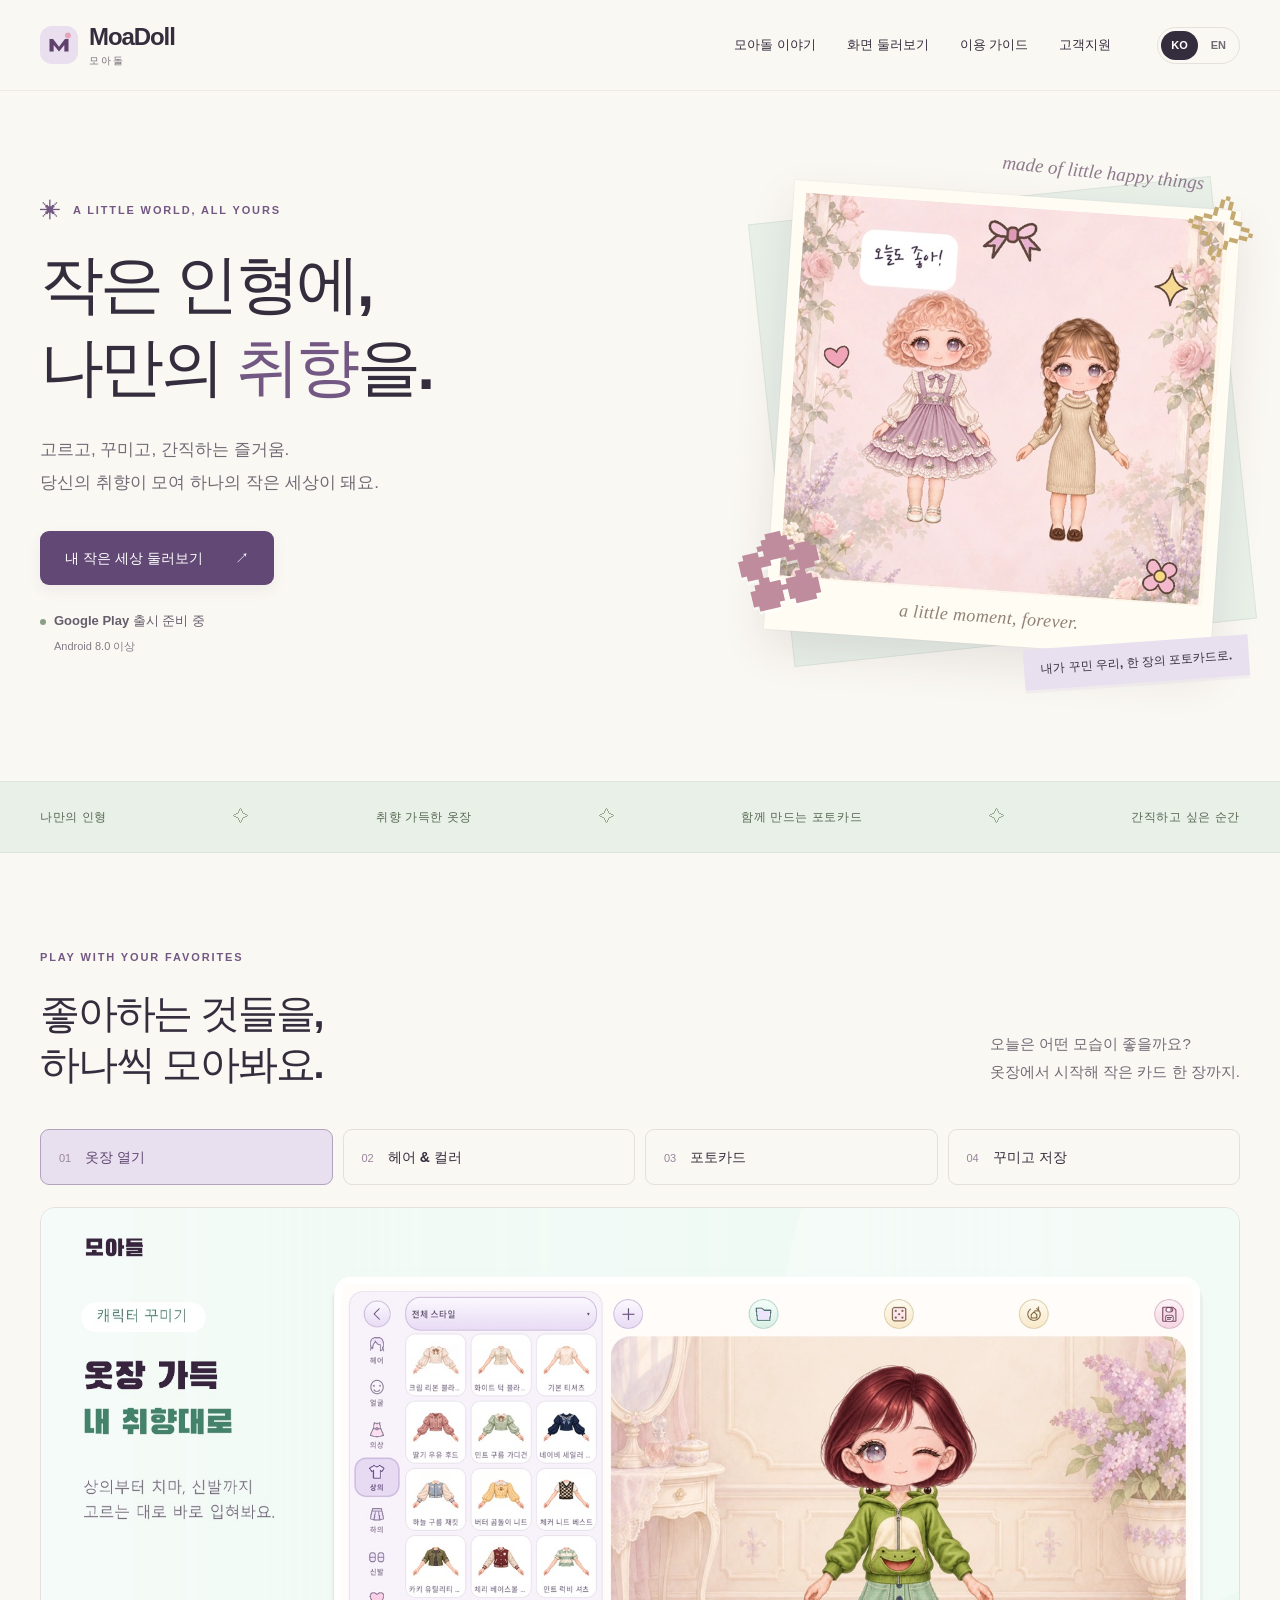
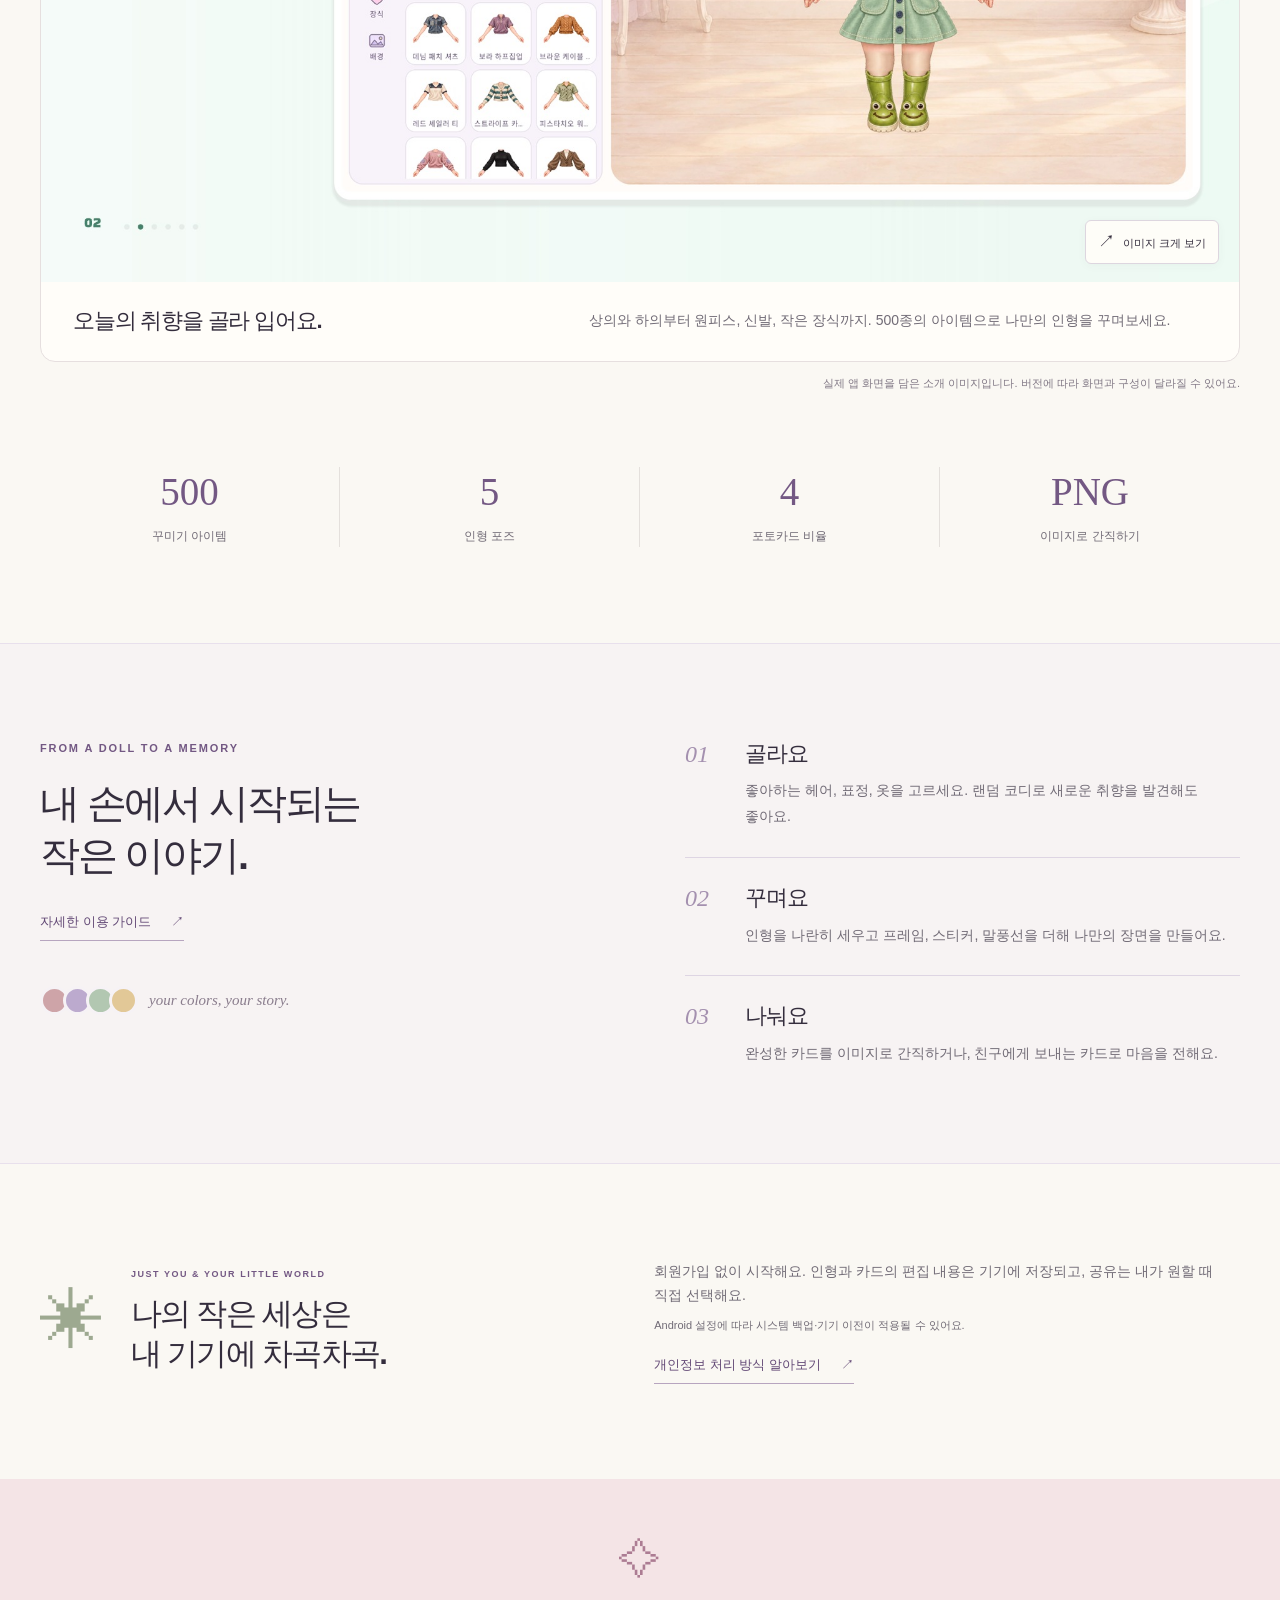
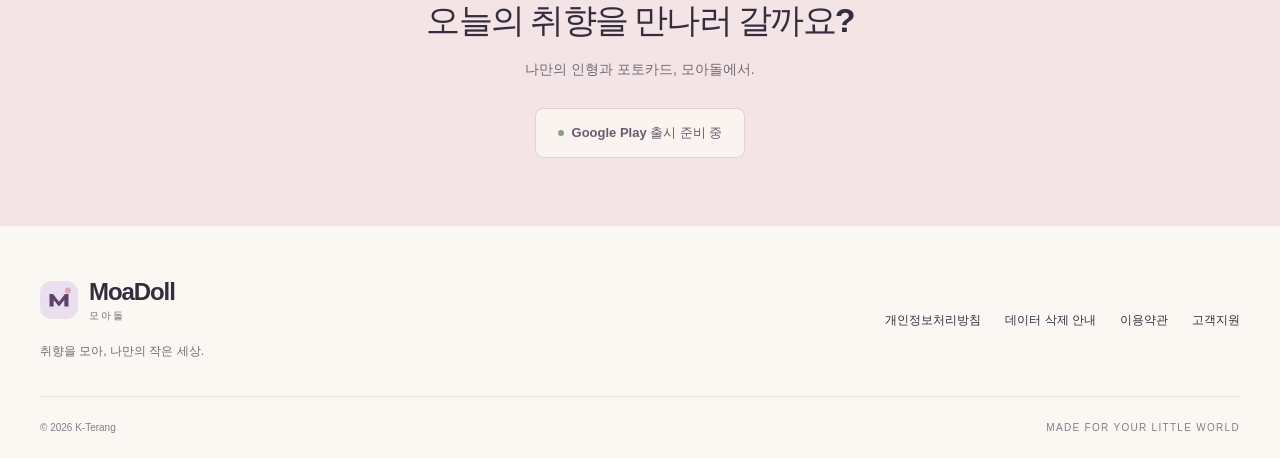
==== index.html @ 4eeec3b7 "Build bilingual MoaDoll website with support and privacy pages" ====
<!doctype html>
<html lang="ko"><head>
<meta charset="utf-8"><meta name="viewport" content="width=device-width,initial-scale=1">
<title>모아돌 · MoaDoll — 나만의 작은 인형 세상</title><meta name="description" content="500종의 아이템으로 인형을 꾸미고, 스티커와 말풍선으로 나만의 포토카드를 만들어보세요. 모아돌 공식 소개·이용 안내·개인정보처리방침.">
<meta name="theme-color" content="#faf8f3"><meta name="referrer" content="strict-origin-when-cross-origin">
<meta property="og:title" content="모아돌 · MoaDoll — 나만의 작은 인형 세상"><meta property="og:description" content="500종의 아이템으로 인형을 꾸미고, 스티커와 말풍선으로 나만의 포토카드를 만들어보세요. 모아돌 공식 소개·이용 안내·개인정보처리방침.">
<meta property="og:type" content="website"><meta property="og:site_name" content="MoaDoll"><meta property="og:locale" content="ko_KR">
<meta name="twitter:card" content="summary_large_image"><link rel="canonical" href="https://k-ternag.github.io/moadollHome/index.html"><meta property="og:url" content="https://k-ternag.github.io/moadollHome/index.html"><meta property="og:image" content="https://k-ternag.github.io/moadollHome/assets/ko/03-photocard.jpg"><link rel="alternate" hreflang="ko" href="https://k-ternag.github.io/moadollHome/index.html"><link rel="alternate" hreflang="en" href="https://k-ternag.github.io/moadollHome/index.en.html"><link rel="alternate" hreflang="x-default" href="https://k-ternag.github.io/moadollHome/index.en.html">
<link rel="icon" type="image/svg+xml" href="assets/favicon.svg"><link rel="stylesheet" href="styles.css">
<script src="app.js" defer></script></head>
<body><a class="skip" href="#main">본문 바로가기</a>
<header class="site-header"><div class="wrap header-inner"><a class="brand" href="index.html" aria-label="MoaDoll"><img src="assets/favicon.svg" width="38" height="38" alt=""><span>MoaDoll<small>모아돌</small></span></a>
<button class="menu-toggle" aria-expanded="false" aria-controls="navigation" hidden>메뉴 <span aria-hidden="true">☰</span></button>
<nav id="navigation" aria-label="주 메뉴"><a href="index.html#story">모아돌 이야기</a><a href="index.html#gallery">화면 둘러보기</a><a href="guide.html">이용 가이드</a><a href="support.html">고객지원</a><div class="languages" aria-label="Language"><a class="language-link" href="index.html" lang="ko" hreflang="ko" aria-current="page">KO</a><a class="language-link" href="index.en.html" lang="en" hreflang="en">EN</a></div></nav></div></header>
<main id="main"><section class="hero wrap" id="story"><div class="hero-copy"><p class="eyebrow"><span aria-hidden="true">✳</span> A LITTLE WORLD, ALL YOURS</p><h1>작은 인형에,<br>나만의 <em>취향</em>을.</h1><p class="hero-intro">고르고, 꾸미고, 간직하는 즐거움.<br>당신의 취향이 모여 하나의 작은 세상이 돼요.</p><a class="button primary" href="#gallery">내 작은 세상 둘러보기 <span aria-hidden="true">↗</span></a><div class="hero-availability"><span class="store-status"><span class="status-dot" aria-hidden="true"></span>Google Play 출시 준비 중</span><small>Android 8.0 이상</small></div></div>
<div class="hero-art"><span class="handwritten art-note" aria-hidden="true">made of little happy things</span><div class="paper-back" aria-hidden="true"></div><a class="hero-card" href="assets/ko/03-photocard.jpg" data-zoom data-caption="두 인형과 꽃무늬 프레임으로 꾸민 포토카드 편집 화면" aria-label="이미지 크게 보기"><div class="hero-crop"><img src="assets/ko/03-photocard.jpg" alt="두 인형과 꽃무늬 프레임으로 꾸민 포토카드 편집 화면" width="1920" height="1080" fetchpriority="high"></div><span class="card-bottom">a little moment, forever.</span></a><span class="floating-flower" aria-hidden="true">✿</span><span class="floating-spark" aria-hidden="true">✧</span><span class="paper-label">내가 꾸민 우리, 한 장의 포토카드로.</span></div></section>
<div class="ribbon"><div class="wrap"><span>나만의 인형</span><i aria-hidden="true">✧</i><span>취향 가득한 옷장</span><i aria-hidden="true">✧</i><span>함께 만드는 포토카드</span><i aria-hidden="true">✧</i><span>간직하고 싶은 순간</span><i aria-hidden="true">✧</i></div></div>
<section class="gallery-section section-space" id="gallery"><div class="wrap"><div class="section-heading"><div><p class="eyebrow">PLAY WITH YOUR FAVORITES</p><h2>좋아하는 것들을,<br>하나씩 모아봐요.</h2></div><p>오늘은 어떤 모습이 좋을까요?<br>옷장에서 시작해 작은 카드 한 장까지.</p></div><div class="feature-tabs" aria-label="앱 기능"><a id="tab-0" href="#feature-0" class="feature-tab"><span>01</span>옷장 열기</a><a id="tab-1" href="#feature-1" class="feature-tab"><span>02</span>헤어 & 컬러</a><a id="tab-2" href="#feature-2" class="feature-tab"><span>03</span>포토카드</a><a id="tab-3" href="#feature-3" class="feature-tab"><span>04</span>꾸미고 저장</a></div><div class="feature-stage"><section id="feature-0" class="feature-panel" aria-labelledby="feature-title-0"><a href="assets/ko/01-dress-up.jpg" class="zoom-link" data-zoom data-caption="민트색 개구리 후디를 입은 인형과 의상 선택 화면"><img src="assets/ko/01-dress-up.jpg" alt="민트색 개구리 후디를 입은 인형과 의상 선택 화면" width="1920" height="1080" loading="lazy"><span class="zoom-hint"><span aria-hidden="true">↗</span> 이미지 크게 보기</span></a><div class="feature-caption"><h3 id="feature-title-0">오늘의 취향을 골라 입어요.</h3><p>상의와 하의부터 원피스, 신발, 작은 장식까지. 500종의 아이템으로 나만의 인형을 꾸며보세요.</p></div></section><section id="feature-1" class="feature-panel" aria-labelledby="feature-title-1"><a href="assets/ko/02-hair-color.jpg" class="zoom-link" data-zoom data-caption="헤어 스타일과 머리 색상을 고르는 모아돌 화면"><img src="assets/ko/02-hair-color.jpg" alt="헤어 스타일과 머리 색상을 고르는 모아돌 화면" width="1920" height="1080" loading="lazy"><span class="zoom-hint"><span aria-hidden="true">↗</span> 이미지 크게 보기</span></a><div class="feature-caption"><h3 id="feature-title-1">머리끝까지, 나답게.</h3><p>마음에 드는 헤어에 핑크, 라벤더, 민트 한 방울. 원본 색상과 여덟 가지 컬러로 분위기를 바꿔보세요.</p></div></section><section id="feature-2" class="feature-panel" aria-labelledby="feature-title-2"><a href="assets/ko/03-photocard.jpg" class="zoom-link" data-zoom data-caption="두 인형과 꽃무늬 프레임으로 꾸민 포토카드 편집 화면"><img src="assets/ko/03-photocard.jpg" alt="두 인형과 꽃무늬 프레임으로 꾸민 포토카드 편집 화면" width="1920" height="1080" loading="lazy"><span class="zoom-hint"><span aria-hidden="true">↗</span> 이미지 크게 보기</span></a><div class="feature-caption"><h3 id="feature-title-2">우리의 작은 순간을 한 장에.</h3><p>인형을 최대 세 명까지 함께 놓고 다섯 가지 포즈를 골라요. 배경과 프레임을 더하면 나만의 작은 사진관이 완성돼요.</p></div></section><section id="feature-3" class="feature-panel" aria-labelledby="feature-title-3"><a href="assets/ko/04-stickers-save.jpg" class="zoom-link" data-zoom data-caption="포토카드에 스티커와 말풍선을 더하고 이미지로 저장하는 화면"><img src="assets/ko/04-stickers-save.jpg" alt="포토카드에 스티커와 말풍선을 더하고 이미지로 저장하는 화면" width="1920" height="1080" loading="lazy"><span class="zoom-hint"><span aria-hidden="true">↗</span> 이미지 크게 보기</span></a><div class="feature-caption"><h3 id="feature-title-3">마지막은, 작은 마음 하나.</h3><p>스티커와 말풍선으로 이야기를 더해요. 완성한 카드는 PNG로 저장하고, Android 공유창으로 소중한 사람에게 보내보세요.</p></div></section></div><p class="caption-note">실제 앱 화면을 담은 소개 이미지입니다. 버전에 따라 화면과 구성이 달라질 수 있어요.</p><div class="stats"><div><strong>500</strong><span>꾸미기 아이템</span></div><div><strong>5</strong><span>인형 포즈</span></div><div><strong>4</strong><span>포토카드 비율</span></div><div><strong>PNG</strong><span>이미지로 간직하기</span></div></div></div></section>
<section class="making-section section-space"><div class="wrap making-grid"><div><p class="eyebrow">FROM A DOLL TO A MEMORY</p><h2>내 손에서 시작되는<br>작은 이야기.</h2><a class="text-link" href="guide.html">자세한 이용 가이드 <span aria-hidden="true">↗</span></a><div class="little-colors" aria-hidden="true"><i></i><i></i><i></i><i></i><span>your colors, your story.</span></div></div><ol class="steps"><li><span class="step-number">01</span><h3>골라요</h3><p>좋아하는 헤어, 표정, 옷을 고르세요. 랜덤 코디로 새로운 취향을 발견해도 좋아요.</p></li><li><span class="step-number">02</span><h3>꾸며요</h3><p>인형을 나란히 세우고 프레임, 스티커, 말풍선을 더해 나만의 장면을 만들어요.</p></li><li><span class="step-number">03</span><h3>나눠요</h3><p>완성한 카드를 이미지로 간직하거나, 친구에게 보내는 카드로 마음을 전해요.</p></li></ol></div></section>
<section class="privacy-strip wrap"><span class="privacy-flower" aria-hidden="true">✳</span><div><p class="eyebrow">JUST YOU & YOUR LITTLE WORLD</p><h2>나의 작은 세상은<br>내 기기에 차곡차곡.</h2></div><div><p>회원가입 없이 시작해요. 인형과 카드의 편집 내용은 기기에 저장되고, 공유는 내가 원할 때 직접 선택해요.</p><small>Android 설정에 따라 시스템 백업·기기 이전이 적용될 수 있어요.</small><a class="text-link" href="privacy.html">개인정보 처리 방식 알아보기 <span aria-hidden="true">↗</span></a></div></section>
<section class="closing section-space"><div class="wrap"><span class="closing-star" aria-hidden="true">✧</span><h2>오늘의 취향을 만나러 갈까요?</h2><p>나만의 인형과 포토카드, 모아돌에서.</p><span class="store-status"><span class="status-dot" aria-hidden="true"></span>Google Play 출시 준비 중</span></div></section></main>
<footer class="site-footer"><div class="wrap footer-top"><div><a class="brand" href="index.html" aria-label="MoaDoll"><img src="assets/favicon.svg" width="38" height="38" alt=""><span>MoaDoll<small>모아돌</small></span></a><p>취향을 모아, 나만의 작은 세상.</p></div><div class="footer-links"><a href="privacy.html">개인정보처리방침</a><a href="delete-account.html">데이터 삭제 안내</a><a href="terms.html">이용약관</a><a href="support.html">고객지원</a></div></div><div class="wrap footer-bottom"><span>© 2026 K-Terang</span><span>MADE FOR YOUR LITTLE WORLD</span></div></footer>
<dialog id="lightbox" aria-labelledby="lightbox-title"><div class="dialog-bar"><span id="lightbox-title">이미지 크게 보기</span><button type="button" class="close-dialog">닫기 <span aria-hidden="true">×</span></button></div><img id="lightbox-image" alt=""><p id="lightbox-caption"></p></dialog>
</body></html>
---- styles.css ----
@charset "UTF-8";
:root{--paper:#faf8f3;--ink:#342d3d;--muted:#716b76;--purple:#735883;--deep:#624875;--lavender:#e9e0ef;--mint:#e8f0e8;--rose:#f4e4e6;--line:#e4e0dc;--white:#fffdf9;--width:1200px;font-family:"Segoe UI","Apple SD Gothic Neo","Malgun Gothic",sans-serif;color:var(--ink);background:var(--paper);font-synthesis:none}
*{box-sizing:border-box}html{scroll-behavior:smooth;scroll-padding-top:105px}body{margin:0;font-size:16px;line-height:1.75;word-break:keep-all;overflow-wrap:break-word}button,a{-webkit-tap-highlight-color:transparent}button,input{font:inherit}button{cursor:pointer}a{color:inherit;text-decoration:none}img{display:block;max-width:100%;height:auto}p,h1,h2,h3{margin:0}h1,h2,h3{line-height:1.3;letter-spacing:-.055em}h1{font-size:clamp(42px,5vw,68px);font-weight:800}h2{font-size:clamp(30px,3.1vw,44px);font-weight:750}h3{font-size:23px;font-weight:700}p{color:var(--muted)}small,.small{font-size:13px}em{font-style:normal;color:var(--purple)}[hidden]{display:none!important}:focus-visible{outline:3px solid var(--deep);outline-offset:5px;border-radius:4px}::selection{background:var(--lavender)}.wrap{width:min(var(--width),calc(100% - 80px));margin-inline:auto}.narrow{max-width:830px}.section-space{padding-block:96px}.eyebrow{font-size:11px;font-weight:700;letter-spacing:.17em;color:var(--purple);margin-bottom:22px;line-height:1.5}.skip{position:fixed;top:-100px;left:20px;z-index:100;background:var(--deep);color:white;padding:12px 20px}.skip:focus{top:12px}.site-header{position:sticky;top:0;z-index:20;border-bottom:1px solid #e4e0dc99;background:#faf8f3f2;backdrop-filter:blur(16px)}.header-inner{min-height:90px;display:flex;align-items:center;justify-content:space-between;gap:32px}.brand{display:inline-flex;gap:11px;align-items:center;flex-shrink:0}.brand>span{font-size:24px;line-height:1.15;font-weight:800;letter-spacing:-.045em}.brand small{display:block;font-size:10px;letter-spacing:.18em;font-weight:500;margin-top:4px;color:var(--muted)}#navigation{display:flex;align-items:center;gap:31px;font-size:13px;font-weight:600}#navigation>a{padding-block:12px;transition:color .2s}#navigation>a:hover,#navigation>a[aria-current]{color:var(--purple)}.languages{display:flex;gap:3px;margin-left:15px;border:1px solid var(--line);border-radius:30px;padding:3px;line-height:1}.language-link{padding:9px 10px;font-size:11px;color:var(--muted)}.language-link[aria-current]{background:var(--ink);border-radius:24px;color:white}.menu-toggle{border:0;background:none;padding:8px;color:var(--ink)}.hero{min-height:690px;display:grid;grid-template-columns:1.02fr 1fr;align-items:center;gap:40px;padding-block:66px 82px}.hero .eyebrow{display:flex;gap:10px;align-items:center}.hero .eyebrow>span{font-size:21px;line-height:1}.hero h1{line-height:1.3}.hero-intro{margin-block:24px 32px;font-size:17px;line-height:1.95}.button{display:inline-flex;justify-content:center;align-items:center;gap:32px;min-height:54px;padding:14px 25px;border-radius:9px;font-size:14px;font-weight:650;transition:transform .2s,background .2s}.button:hover{transform:translateY(-2px)}.primary{background:var(--deep);color:white;box-shadow:0 6px 14px #62487512}.primary:hover{background:#523660}.hero-availability{margin-top:25px;display:flex;align-items:flex-start;flex-direction:column;gap:4px}.store-status{display:inline-flex;gap:8px;align-items:center;font-size:13px;font-weight:600;color:#645d6c}.status-dot{display:inline-block;width:6px;height:6px;background:#8b9f87;border-radius:50%;flex-shrink:0}.hero-availability>small{color:#827b85;font-size:11px;margin-left:14px}.store-button{background:var(--ink);color:white;gap:15px}.hero-art{position:relative;width:100%;max-width:475px;justify-self:end;padding:22px 14px 38px}.hero-card{position:relative;display:block;background:#fffcf3;padding:12px 12px 0;transform:rotate(4deg);box-shadow:0 18px 45px #4632421c,0 0 0 1px #74655109;transition:transform .4s}.hero-card:hover{transform:rotate(1deg)}.hero-crop{position:relative;width:100%;aspect-ratio:1.1;overflow:hidden;background:var(--rose)}.hero-crop img{position:absolute;width:310%;max-width:none;height:auto;left:-166%;top:-37%}.card-bottom{display:block;text-align:center;padding:15px 8px 17px;color:#918276;font:italic 18px Georgia,serif;letter-spacing:.02em}.paper-back{position:absolute;inset:26px 5px 39px;background:var(--mint);transform:rotate(-6deg);border:1px solid #dce5da}.art-note{position:absolute;z-index:2;right:35px;top:-11px;font:italic 19px Georgia,serif;color:#8e7a8c;transform:rotate(6deg)}.floating-flower{position:absolute;left:-23px;bottom:65px;font-size:85px;line-height:1;color:#be8c9d;transform:rotate(-13deg);text-shadow:0 3px 0 #fff8}.floating-spark{position:absolute;right:-17px;top:25px;font-size:70px;color:#c4aa70;line-height:1;transform:rotate(14deg)}.paper-label{position:absolute;right:-9px;bottom:0;padding:10px 17px;background:var(--lavender);box-shadow:0 3px 0 #d9cde23d;transform:rotate(-4deg);font-size:12px;font-weight:650}.ribbon{background:var(--mint);border-block:1px solid #dbe5db;padding:21px 0}.ribbon>.wrap{display:flex;justify-content:space-between;align-items:center;gap:22px}.ribbon span{font-size:12px;letter-spacing:.05em;color:#586853}.ribbon i{font-style:normal;color:#96a68e}.ribbon i:last-child{display:none}.section-heading{display:flex;align-items:flex-end;justify-content:space-between;gap:30px;margin-bottom:38px}.section-heading>p{font-size:15px;line-height:1.9;max-width:390px;padding-bottom:4px}.feature-tabs{display:grid;grid-template-columns:repeat(4,1fr);gap:10px;margin-bottom:22px}.feature-tab{padding:15px 18px;border:1px solid var(--line);border-radius:9px;font-weight:600;font-size:14px;transition:background .2s,border .2s}.feature-tab span{font-size:11px;color:#9a859e;margin-right:14px;font-weight:500}.feature-tab:hover{background:#eee8ef}.feature-tab[aria-selected=true]{background:var(--lavender);border-color:#b4a1c0;color:#624875}.feature-stage{border:1px solid #e6dfdf;border-radius:15px;overflow:hidden;background:var(--white)}.feature-panel+.feature-panel{border-top:1px solid var(--line)}.feature-panel{scroll-margin-top:120px}.zoom-link{display:block;position:relative;overflow:hidden}.zoom-link>img{width:100%;height:auto}.zoom-hint{position:absolute;right:20px;bottom:18px;background:#fffdf9ed;border:1px solid #ddd6df;border-radius:6px;padding:6px 12px;font-size:11px;color:var(--ink);box-shadow:0 2px 10px #5144520a}.zoom-hint>span{font-size:17px;margin-right:5px}.feature-caption{display:grid;grid-template-columns:1fr 1.3fr;align-items:center;gap:40px;padding:25px 32px}.feature-caption h3{font-size:22px}.feature-caption p{font-size:14px;line-height:1.85}.caption-note{font-size:11px;text-align:right;margin-top:12px;color:#817885}.stats{display:grid;grid-template-columns:repeat(4,1fr);margin-top:50px;padding:24px 0 0}.stats>div{display:flex;flex-direction:column;text-align:center;border-right:1px solid var(--line)}.stats>div:last-child{border:0}.stats strong{font-family:Georgia,"Times New Roman",serif;font-size:39px;font-weight:400;line-height:1.3;color:var(--purple)}.stats span{font-size:12px;margin-top:8px;color:var(--muted)}.making-section{background:#eee8f04f;border-block:1px solid #e8e0ec}.making-grid{display:grid;grid-template-columns:1fr 1fr;gap:90px}.text-link{display:inline-flex;gap:20px;align-items:center;font-size:13px;font-weight:650;border-bottom:1px solid #b7a5bf;padding-block:7px;line-height:1.6;color:var(--deep);margin-top:24px}.little-colors{display:flex;align-items:center;gap:0;margin-top:45px;flex-wrap:wrap}.little-colors i{width:29px;height:29px;background:#cea4a8;border:3px solid #f6f2f5;border-radius:50%;margin-right:-6px}.little-colors i:nth-child(2){background:#bcaace}.little-colors i:nth-child(3){background:#b2c7b1}.little-colors i:nth-child(4){background:#e2c897}.little-colors span{font:italic 15px Georgia,serif;color:#8a7d8d;margin-left:17px}.steps{list-style:none;margin:0;padding:0}.steps li{position:relative;padding:0 0 27px 60px;margin-bottom:26px;border-bottom:1px solid #ded5e3}.steps li:last-child{border:0;margin:0;padding-bottom:0}.step-number{position:absolute;left:0;top:1px;font:italic 24px Georgia,serif;color:#a490af}.steps h3{font-size:22px;margin-bottom:10px}.steps p{font-size:14px;line-height:1.85}.privacy-strip{display:grid;grid-template-columns:56px 1fr 1.2fr;gap:35px;align-items:center;margin-block:95px}.privacy-flower{font-size:65px;color:#9da990;line-height:1}.privacy-strip h2{font-size:31px}.privacy-strip .eyebrow{font-size:9px;margin-bottom:12px}.privacy-strip p:not(.eyebrow){font-size:14px}.privacy-strip small{display:block;margin-top:8px;font-size:11px;color:var(--muted)}.privacy-strip .text-link{margin-top:13px}.closing{background:var(--rose);text-align:center;padding-block:61px 68px;position:relative}.closing-star{font-size:42px;color:#ac7c93;line-height:1;display:block;margin-bottom:16px}.closing h2{font-size:34px}.closing p{font-size:14px;margin-block:15px 26px}.closing .store-status{background:#fffbf7aa;border:1px solid #e5cfd4;border-radius:8px;padding:13px 22px}.site-footer{padding-top:52px}.footer-top{display:flex;justify-content:space-between;align-items:center;gap:40px;padding-bottom:34px}.footer-top p{font-size:12px;margin-top:13px}.footer-links{display:flex;flex-wrap:wrap;gap:24px;font-size:12px}.footer-links a:hover{text-decoration:underline}.footer-bottom{display:flex;justify-content:space-between;gap:20px;border-top:1px solid var(--line);padding-block:22px;font-size:10px;color:#847c88}.footer-bottom>span:last-child{letter-spacing:.13em}.page-content{padding-top:67px;padding-bottom:90px}.page-heading{padding-bottom:48px;border-bottom:1px solid var(--line);margin-bottom:40px}.page-heading .eyebrow{margin-bottom:17px}.page-heading h1{font-size:48px;margin-bottom:20px}.page-heading>p:not(.eyebrow){max-width:650px}.guide-row{display:grid;grid-template-columns:1fr 1.5fr;gap:60px;padding-block:40px;align-items:center;border-bottom:1px solid var(--line)}.guide-row img{border:1px solid var(--line);border-radius:10px;width:100%}.guide-row h2{font-size:27px;margin-bottom:18px}.guide-row p:not(.eyebrow){font-size:14px}.guide-row .eyebrow{margin-bottom:12px}.tip{background:var(--mint);border-left:3px solid #8fa58c;padding:20px 25px;font-size:14px;line-height:1.9;margin:30px 0}.faq-section{margin-top:60px}.faq-section>h2{font-size:28px;margin-bottom:25px}.faq-section details{border-bottom:1px solid var(--line)}.faq-section details:first-of-type{border-top:1px solid var(--line)}.faq-section summary{display:flex;justify-content:space-between;gap:25px;padding-block:22px;cursor:pointer;list-style:none;font-size:15px;font-weight:600;line-height:1.6}.faq-section summary::-webkit-details-marker{display:none}.faq-section summary span{color:var(--purple);font-size:20px;line-height:1.2;font-weight:400}.faq-section details[open] summary span{transform:rotate(45deg)}.faq-section details p{padding:0 30px 23px 0;font-size:14px;max-width:770px}.contact-box{background:var(--lavender);border:1px solid #dbcee3;padding:34px 38px;border-radius:12px;margin-top:52px}.contact-box h2{font-size:28px}.contact-box>p{font-size:14px;margin-top:17px}.contact-box .eyebrow{margin:0 0 14px;font-size:10px}.contact-box>a{display:inline-block;background:var(--deep);color:white;border-radius:7px;padding:12px 20px;font-size:14px;margin-top:22px}.contact-box .small{font-size:12px}.contact-pending{font-weight:650;color:var(--deep)}.related-links{display:flex;gap:25px;flex-wrap:wrap;margin-top:35px;font-size:13px;color:var(--deep)}.related-links a{text-decoration:underline;text-underline-offset:4px}.legal-layout{display:grid;grid-template-columns:240px 1fr;gap:70px;align-items:start}.legal-toc{position:sticky;top:120px;display:flex;flex-direction:column;gap:8px}.legal-toc>a{font-size:12px;padding:8px 0;color:var(--muted)}.legal-toc>a:hover{color:var(--deep)}.legal-toc span{color:#a691ae;display:inline-block;width:28px;font-size:10px}.notice{padding:20px 24px;background:#f7eddc;border:1px solid #e8d6b8;border-radius:8px;margin-bottom:25px;font-size:13px}.notice strong{color:#775a30}.notice p{margin-top:5px;color:#7d6a50}.identity{margin:0 0 40px;background:#f0ebf2;border-radius:8px;padding:20px 24px;font-size:13px}.identity>div{display:grid;grid-template-columns:160px 1fr;gap:16px;padding:6px 0}.identity dt{color:var(--muted)}.identity dd{margin:0;min-width:0;overflow-wrap:anywhere}.identity dd small{display:block;color:var(--muted);font-size:11px}.identity a{text-decoration:underline;text-underline-offset:3px}.legal-body section{margin-bottom:35px;scroll-margin-top:120px}.legal-body section h2{font-size:23px;letter-spacing:-.035em;margin-bottom:15px;display:flex;gap:15px;align-items:baseline}.legal-body section h2>span{font-family:Georgia,serif;font-size:16px;font-weight:400;color:#a08aab;flex-shrink:0}.legal-body section p{font-size:15px;line-height:2}.external-policies{display:flex;flex-wrap:wrap;gap:20px;font-size:12px;text-decoration:underline}.not-found{padding-block:120px;min-height:60vh}.not-found h1{font-size:46px}.not-found>p:not(.eyebrow){margin:20px 0 30px;max-width:600px}dialog{border:1px solid #e2dae5;border-radius:14px;padding:18px;width:min(1400px,94vw);max-height:94dvh;background:var(--white);box-shadow:0 25px 90px #231d3340;overflow:auto}dialog::backdrop{background:#292432c7;backdrop-filter:blur(5px)}.dialog-bar{display:flex;justify-content:space-between;align-items:center;gap:20px;margin-bottom:15px;font-size:14px}.close-dialog{border:1px solid var(--line);background:var(--paper);padding:6px 13px;border-radius:6px;color:var(--ink)}.close-dialog span{font-size:20px;margin-left:6px}#lightbox-image{width:auto;max-height:72dvh;max-width:100%;object-fit:contain;margin:auto}#lightbox-caption{font-size:12px;margin-top:13px;text-align:center}.dialog-open{overflow:hidden}html[lang=en] h1,html[lang=en] h2,html[lang=en] h3{letter-spacing:-.045em}html[lang=en] .hero h1{font-size:clamp(44px,5.2vw,72px)}html[lang=en] .hero-intro{font-size:16px}html[lang=en] .paper-label{font-size:11px}html[lang=en] .legal-toc a{line-height:1.6}
@media(min-width:1500px){.hero{min-height:735px}}
@media(max-width:1100px){.wrap{width:calc(100% - 56px)}#navigation{gap:21px}.languages{margin-left:0}.hero{gap:28px;min-height:600px}.hero h1{font-size:54px}.hero-intro{font-size:15px}.hero-art{padding-inline:10px}.hero-card{padding:9px 9px 0}.art-note{font-size:16px}.floating-flower{font-size:65px;left:-15px}.floating-spark{font-size:55px;right:-10px}.paper-label{right:0;font-size:11px}.legal-layout{grid-template-columns:200px 1fr;gap:40px}.identity>div{grid-template-columns:140px 1fr}.feature-caption{gap:20px}.making-grid{gap:50px}.privacy-strip{grid-template-columns:1fr 1.2fr;gap:30px}.privacy-flower{display:none}.footer-links{gap:16px}}
@media(max-width:800px){.wrap{width:calc(100% - 40px)}.header-inner{min-height:76px;gap:15px;flex-wrap:wrap;padding-block:14px}.brand>span{font-size:22px}.brand img{width:34px;height:34px}.menu-toggle:not([hidden]){display:block}.js #navigation{display:none;width:100%;padding:13px 0 7px;gap:9px;flex-direction:column;align-items:stretch;border-top:1px solid var(--line)}.js #navigation.is-open{display:flex}.js #navigation>a{padding:10px;font-size:14px}.js .languages{align-self:flex-start;margin-left:5px}html:not(.js) #navigation{width:100%;gap:14px;flex-wrap:wrap}.hero{grid-template-columns:1fr 1fr;min-height:560px;gap:20px;padding-block:55px 65px}.hero h1{font-size:43px}.hero .eyebrow{font-size:9px;letter-spacing:.1em}.hero-intro{font-size:14px}.hero-intro br{display:none}.button{font-size:12px;padding:13px 18px;gap:18px;min-height:49px}.hero-art{margin-top:20px}.art-note{font-size:13px;right:20px}.card-bottom{font-size:13px;padding-block:10px}.paper-label{font-size:10px;right:0;padding:8px 10px}.floating-flower{font-size:50px}.floating-spark{font-size:43px}.hero-availability{margin-top:20px}.store-status{font-size:11px}.hero-availability>small{font-size:10px}.ribbon>.wrap{gap:12px}.ribbon span{font-size:10px;letter-spacing:0}.ribbon i{font-size:12px}.section-space{padding-block:65px}.section-heading>p{font-size:13px}.feature-tab{padding:13px 12px;font-size:12px}.feature-tab span{margin-right:7px;font-size:10px}.feature-caption{grid-template-columns:1fr;padding:22px;gap:10px}.feature-caption h3{font-size:21px}.feature-caption p{font-size:13px}.making-grid{gap:35px}.steps li{padding-left:43px}.steps p{font-size:13px}.privacy-strip{margin-block:65px;gap:30px}.privacy-strip h2{font-size:26px}.privacy-strip p:not(.eyebrow){font-size:13px}.closing h2{font-size:29px}.footer-top{align-items:flex-start;gap:25px}.footer-links{flex-direction:column;gap:10px}.page-heading h1{font-size:39px}.page-content{padding-top:45px;padding-bottom:65px}.legal-layout{grid-template-columns:1fr;gap:30px}.legal-toc{position:static;flex-direction:row;flex-wrap:wrap;gap:6px 18px;padding-bottom:20px;border-bottom:1px solid var(--line)}.legal-toc>a{padding:4px 0}.legal-body section p{font-size:14px}.guide-row{gap:30px;grid-template-columns:1fr 1.2fr}.guide-row h2{font-size:24px}.guide-row p:not(.eyebrow){font-size:13px}html[lang=en] .hero h1{font-size:46px}html[lang=en] .hero-intro{font-size:14px}html[lang=en] .paper-label{font-size:9px}}
@media(min-width:801px){.menu-toggle{display:none!important}}
@media(max-width:600px){.hero{grid-template-columns:1fr;gap:30px;padding-top:43px;padding-bottom:42px}.hero-copy{text-align:center}.hero .eyebrow{justify-content:center;margin-bottom:21px;font-size:9px}.hero h1{font-size:clamp(40px,10.8vw,56px)}.hero-intro{font-size:14px;margin:19px auto 23px;max-width:290px}.hero-intro br{display:block}.hero-availability{align-items:center;margin-top:17px;gap:1px}.hero-availability>small{margin:0}.hero-art{width:84%;max-width:370px;justify-self:center;margin-top:24px;padding-bottom:35px}.hero-crop{aspect-ratio:1.1}.art-note{font-size:15px;right:20px;top:-9px}.card-bottom{font-size:15px;padding-block:12px}.paper-label{font-size:10px;right:-10px}.floating-flower{font-size:59px;bottom:55px;left:-21px}.floating-spark{font-size:54px;right:-15px;top:14px}.ribbon{padding-block:16px}.ribbon>.wrap{display:grid;grid-template-columns:1fr auto 1fr;text-align:center;gap:9px 8px}.ribbon i:nth-of-type(2){display:none}.ribbon span{font-size:10px}.section-space{padding-block:53px}.section-heading{display:block;margin-bottom:25px}.section-heading h2{font-size:31px}.section-heading .eyebrow{font-size:9px;margin-bottom:15px}.section-heading>p{margin-top:17px;font-size:13px}.section-heading>p br{display:none}.feature-tabs{grid-template-columns:repeat(2,1fr);gap:8px;margin-bottom:16px}.feature-tab{padding:12px 13px;font-size:12px}.feature-stage{border-radius:10px}.feature-caption{padding:20px;gap:10px}.feature-caption h3{font-size:20px}.feature-caption p{font-size:12px}.zoom-hint{right:8px;bottom:8px;font-size:9px;padding:3px 7px}.zoom-hint>span{font-size:12px;margin-right:3px}.caption-note{text-align:left;font-size:10px;line-height:1.7}.stats{margin-top:28px;padding-top:12px;gap:0}.stats strong{font-size:29px}.stats span{font-size:10px;margin-top:6px}.making-grid{grid-template-columns:1fr;gap:35px}.making-grid h2{font-size:31px}.making-grid .eyebrow{font-size:9px;margin-bottom:16px}.little-colors{margin-top:22px}.steps li{padding-left:45px;padding-bottom:20px;margin-bottom:20px}.steps h3{font-size:21px}.steps p{font-size:13px}.text-link{margin-top:18px;font-size:12px}.privacy-strip{display:block;margin-block:48px}.privacy-strip h2{font-size:29px;margin-bottom:20px}.privacy-strip p:not(.eyebrow){font-size:13px}.privacy-strip small{font-size:10px}.closing h2{font-size:27px}.closing p{font-size:12px}.closing .store-status{font-size:12px}.footer-top{padding-bottom:28px}.footer-top .brand>span{font-size:21px}.footer-top .brand img{width:32px;height:32px}.footer-top p{font-size:10px;max-width:165px}.footer-links{font-size:11px;gap:10px}.footer-bottom{font-size:9px;gap:15px}.footer-bottom>span:last-child{letter-spacing:.04em;font-size:8px}.page-content{padding-top:38px}.page-heading{margin-bottom:25px;padding-bottom:30px}.page-heading .eyebrow{font-size:9px}.page-heading h1{font-size:35px}.page-heading>p:not(.eyebrow){font-size:14px}.guide-row{grid-template-columns:1fr;gap:22px;padding-block:26px}.guide-row h2{font-size:25px}.guide-row img{border-radius:7px}.tip{font-size:12px;padding:17px 20px}.faq-section{margin-top:38px}.faq-section>h2{font-size:25px}.faq-section summary{font-size:14px;padding-block:19px}.faq-section details p{font-size:13px;padding-right:0}.contact-box{padding:25px 23px;margin-top:37px}.contact-box h2{font-size:24px}.contact-box>p{font-size:13px}.contact-box .small{font-size:11px}.legal-toc{gap:4px 15px}.legal-toc>a{font-size:11px}.legal-toc span{width:22px;font-size:9px}.identity{padding:18px}.identity>div{grid-template-columns:1fr;gap:3px;padding:7px 0;font-size:13px}.identity dt{font-size:10px}.notice{padding:18px;font-size:12px}.legal-body section h2{font-size:21px;gap:11px}.legal-body section p{font-size:13px;line-height:1.95}.related-links{font-size:12px;gap:16px}.not-found{padding-block:70px}.not-found h1{font-size:35px}.not-found p{font-size:14px}dialog{padding:12px}.dialog-bar{font-size:12px}.close-dialog{padding:5px 9px;font-size:11px}html[lang=en] .hero h1{font-size:clamp(45px,12vw,62px)}html[lang=en] .paper-label{font-size:10px}html[lang=en] .hero-intro{font-size:14px}}
@media(prefers-reduced-motion:reduce){html{scroll-behavior:auto}*,*::before,*::after{transition:none!important;animation:none!important}}
@media print{.site-header,.site-footer,.legal-toc,.related-links,.menu-toggle,dialog{display:none!important}.wrap{width:100%;max-width:none}.page-content{padding:0}.legal-layout{display:block}.legal-body section{break-inside:avoid}.notice{border:1px solid #777}body{background:white;color:black;font-size:12pt}a{text-decoration:underline}h1{font-size:28pt}}
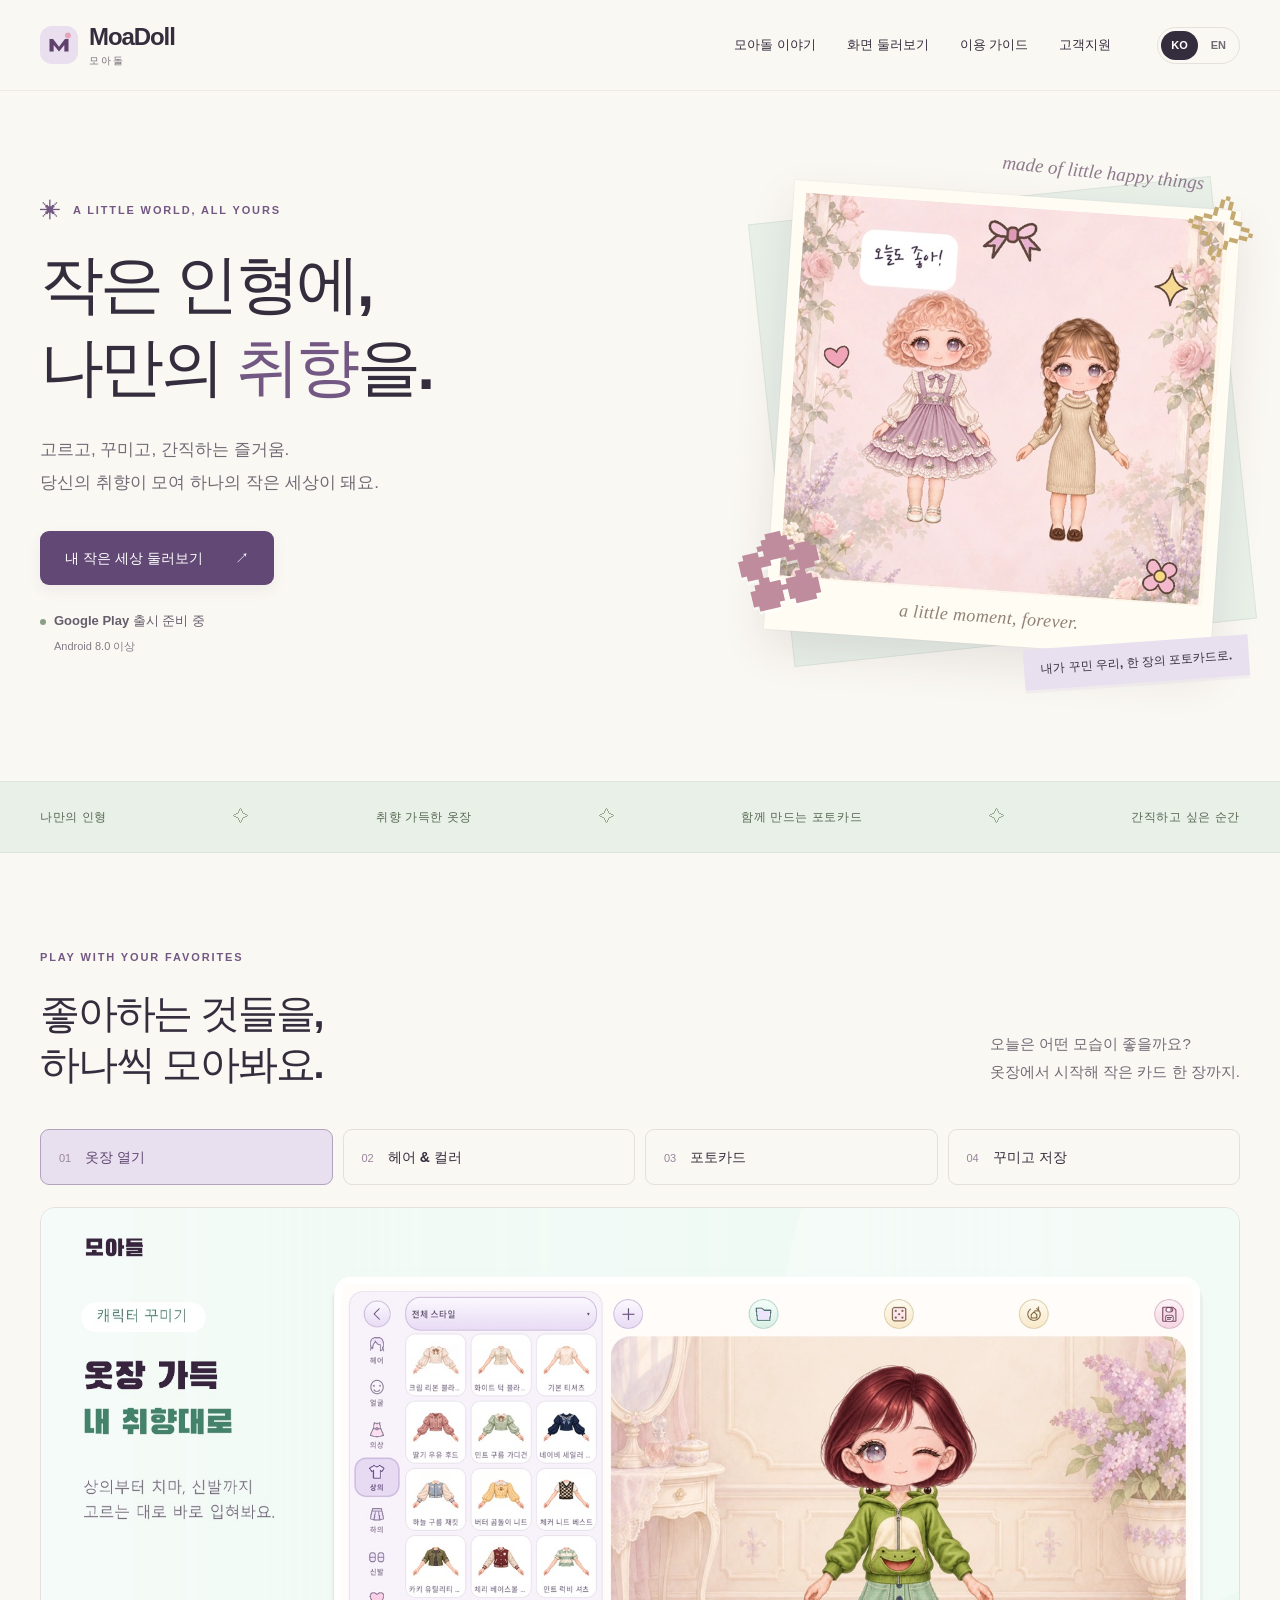
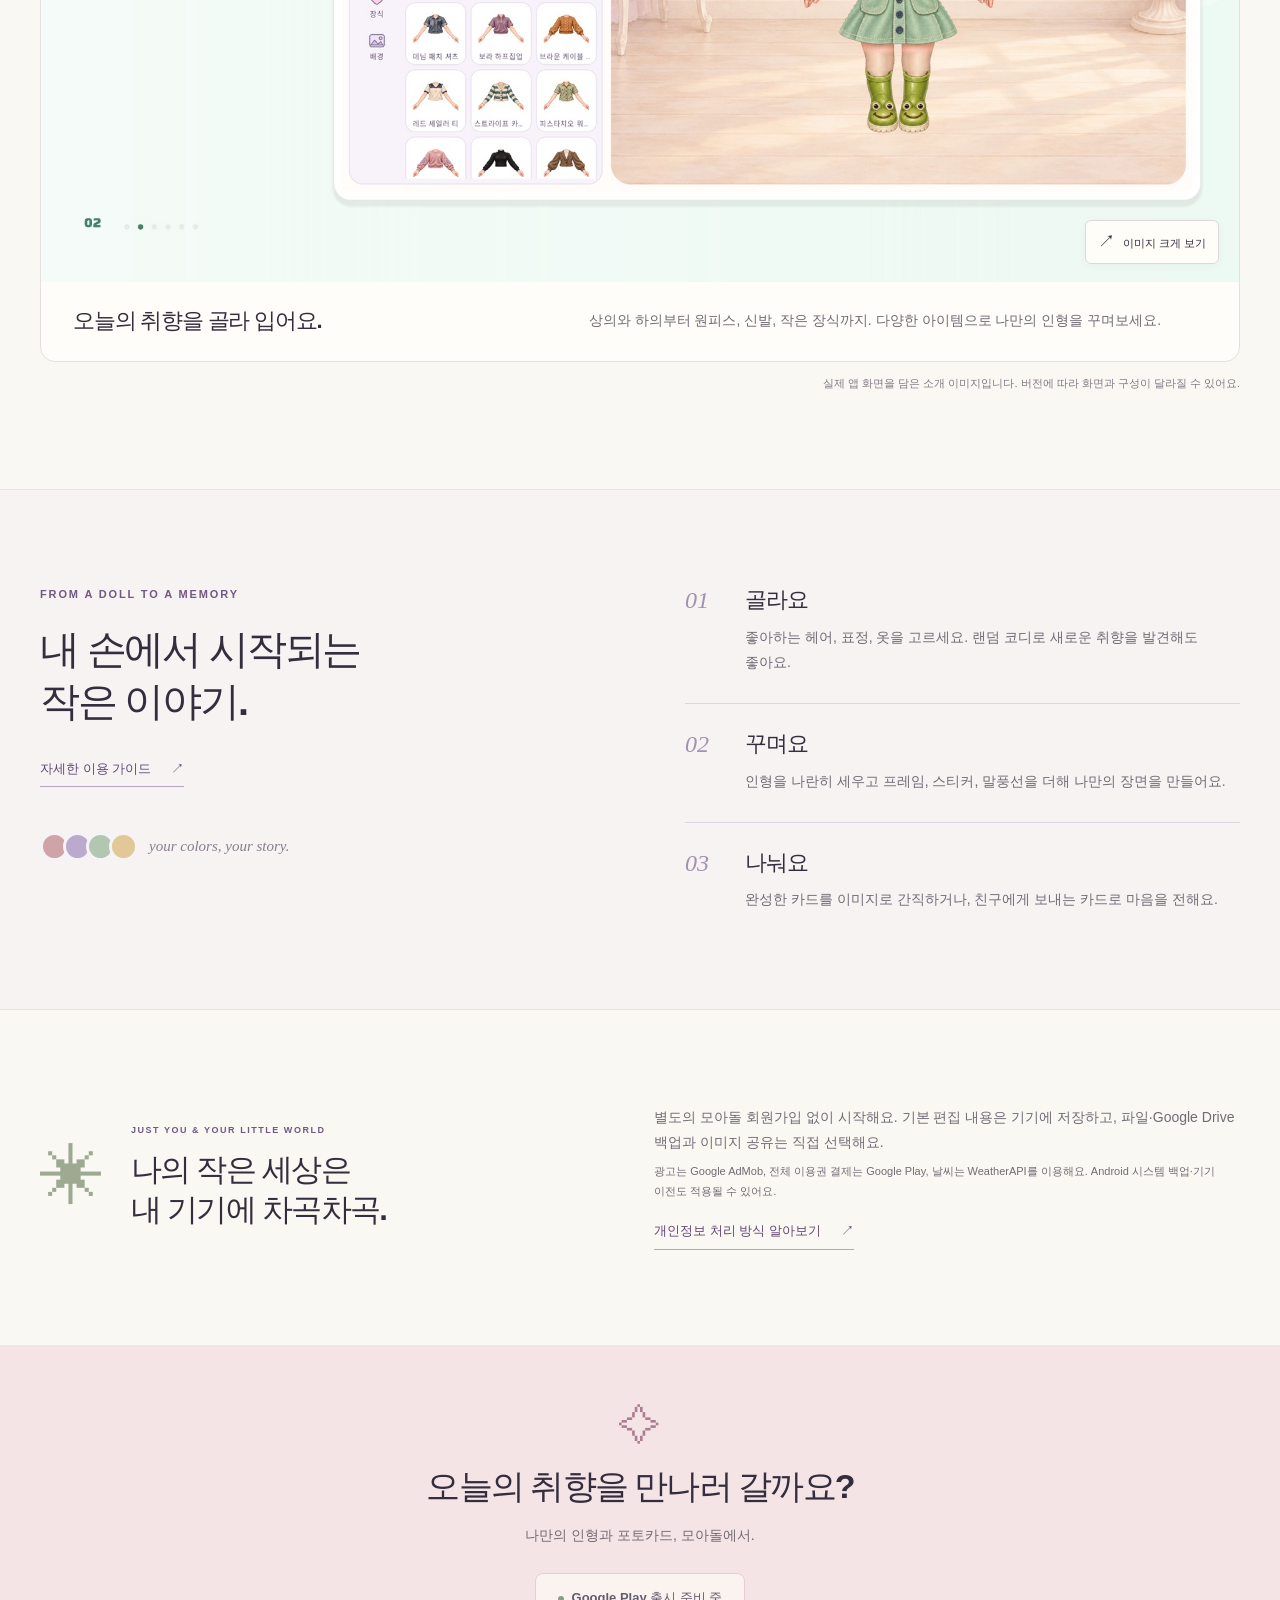
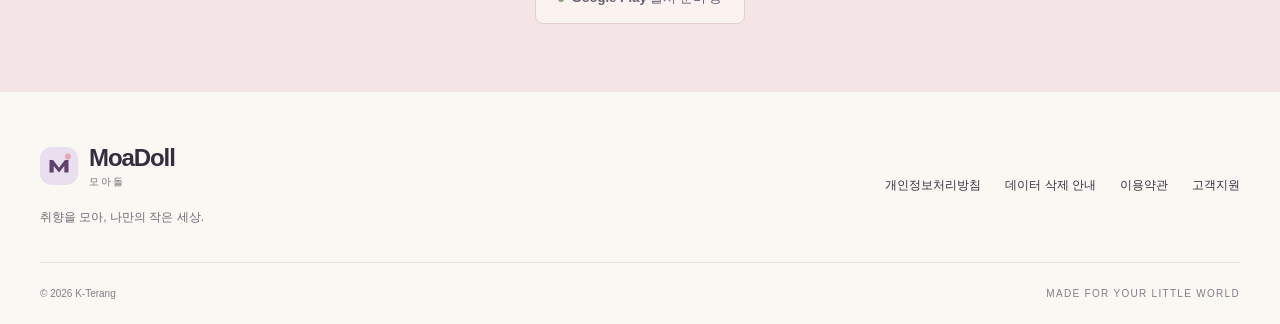
==== commit e1e95614: "Update site policies and remove fixed feature counts" ====
--- a/index.html
+++ b/index.html
@@ -1,9 +1,9 @@
 <!doctype html>
 <html lang="ko"><head>
 <meta charset="utf-8"><meta name="viewport" content="width=device-width,initial-scale=1">
-<title>모아돌 · MoaDoll — 나만의 작은 인형 세상</title><meta name="description" content="500종의 아이템으로 인형을 꾸미고, 스티커와 말풍선으로 나만의 포토카드를 만들어보세요. 모아돌 공식 소개·이용 안내·개인정보처리방침.">
+<title>모아돌 · MoaDoll — 나만의 작은 인형 세상</title><meta name="description" content="다양한 아이템으로 인형을 꾸미고, 스티커와 말풍선으로 나만의 포토카드를 만들어보세요. 모아돌 공식 소개·이용 안내·개인정보처리방침.">
 <meta name="theme-color" content="#faf8f3"><meta name="referrer" content="strict-origin-when-cross-origin">
-<meta property="og:title" content="모아돌 · MoaDoll — 나만의 작은 인형 세상"><meta property="og:description" content="500종의 아이템으로 인형을 꾸미고, 스티커와 말풍선으로 나만의 포토카드를 만들어보세요. 모아돌 공식 소개·이용 안내·개인정보처리방침.">
+<meta property="og:title" content="모아돌 · MoaDoll — 나만의 작은 인형 세상"><meta property="og:description" content="다양한 아이템으로 인형을 꾸미고, 스티커와 말풍선으로 나만의 포토카드를 만들어보세요. 모아돌 공식 소개·이용 안내·개인정보처리방침.">
 <meta property="og:type" content="website"><meta property="og:site_name" content="MoaDoll"><meta property="og:locale" content="ko_KR">
 <meta name="twitter:card" content="summary_large_image"><link rel="canonical" href="https://k-ternag.github.io/moadollHome/index.html"><meta property="og:url" content="https://k-ternag.github.io/moadollHome/index.html"><meta property="og:image" content="https://k-ternag.github.io/moadollHome/assets/ko/03-photocard.jpg"><link rel="alternate" hreflang="ko" href="https://k-ternag.github.io/moadollHome/index.html"><link rel="alternate" hreflang="en" href="https://k-ternag.github.io/moadollHome/index.en.html"><link rel="alternate" hreflang="x-default" href="https://k-ternag.github.io/moadollHome/index.en.html">
 <link rel="icon" type="image/svg+xml" href="assets/favicon.svg"><link rel="stylesheet" href="styles.css">
@@ -15,9 +15,9 @@
 <main id="main"><section class="hero wrap" id="story"><div class="hero-copy"><p class="eyebrow"><span aria-hidden="true">✳</span> A LITTLE WORLD, ALL YOURS</p><h1>작은 인형에,<br>나만의 <em>취향</em>을.</h1><p class="hero-intro">고르고, 꾸미고, 간직하는 즐거움.<br>당신의 취향이 모여 하나의 작은 세상이 돼요.</p><a class="button primary" href="#gallery">내 작은 세상 둘러보기 <span aria-hidden="true">↗</span></a><div class="hero-availability"><span class="store-status"><span class="status-dot" aria-hidden="true"></span>Google Play 출시 준비 중</span><small>Android 8.0 이상</small></div></div>
 <div class="hero-art"><span class="handwritten art-note" aria-hidden="true">made of little happy things</span><div class="paper-back" aria-hidden="true"></div><a class="hero-card" href="assets/ko/03-photocard.jpg" data-zoom data-caption="두 인형과 꽃무늬 프레임으로 꾸민 포토카드 편집 화면" aria-label="이미지 크게 보기"><div class="hero-crop"><img src="assets/ko/03-photocard.jpg" alt="두 인형과 꽃무늬 프레임으로 꾸민 포토카드 편집 화면" width="1920" height="1080" fetchpriority="high"></div><span class="card-bottom">a little moment, forever.</span></a><span class="floating-flower" aria-hidden="true">✿</span><span class="floating-spark" aria-hidden="true">✧</span><span class="paper-label">내가 꾸민 우리, 한 장의 포토카드로.</span></div></section>
 <div class="ribbon"><div class="wrap"><span>나만의 인형</span><i aria-hidden="true">✧</i><span>취향 가득한 옷장</span><i aria-hidden="true">✧</i><span>함께 만드는 포토카드</span><i aria-hidden="true">✧</i><span>간직하고 싶은 순간</span><i aria-hidden="true">✧</i></div></div>
-<section class="gallery-section section-space" id="gallery"><div class="wrap"><div class="section-heading"><div><p class="eyebrow">PLAY WITH YOUR FAVORITES</p><h2>좋아하는 것들을,<br>하나씩 모아봐요.</h2></div><p>오늘은 어떤 모습이 좋을까요?<br>옷장에서 시작해 작은 카드 한 장까지.</p></div><div class="feature-tabs" aria-label="앱 기능"><a id="tab-0" href="#feature-0" class="feature-tab"><span>01</span>옷장 열기</a><a id="tab-1" href="#feature-1" class="feature-tab"><span>02</span>헤어 & 컬러</a><a id="tab-2" href="#feature-2" class="feature-tab"><span>03</span>포토카드</a><a id="tab-3" href="#feature-3" class="feature-tab"><span>04</span>꾸미고 저장</a></div><div class="feature-stage"><section id="feature-0" class="feature-panel" aria-labelledby="feature-title-0"><a href="assets/ko/01-dress-up.jpg" class="zoom-link" data-zoom data-caption="민트색 개구리 후디를 입은 인형과 의상 선택 화면"><img src="assets/ko/01-dress-up.jpg" alt="민트색 개구리 후디를 입은 인형과 의상 선택 화면" width="1920" height="1080" loading="lazy"><span class="zoom-hint"><span aria-hidden="true">↗</span> 이미지 크게 보기</span></a><div class="feature-caption"><h3 id="feature-title-0">오늘의 취향을 골라 입어요.</h3><p>상의와 하의부터 원피스, 신발, 작은 장식까지. 500종의 아이템으로 나만의 인형을 꾸며보세요.</p></div></section><section id="feature-1" class="feature-panel" aria-labelledby="feature-title-1"><a href="assets/ko/02-hair-color.jpg" class="zoom-link" data-zoom data-caption="헤어 스타일과 머리 색상을 고르는 모아돌 화면"><img src="assets/ko/02-hair-color.jpg" alt="헤어 스타일과 머리 색상을 고르는 모아돌 화면" width="1920" height="1080" loading="lazy"><span class="zoom-hint"><span aria-hidden="true">↗</span> 이미지 크게 보기</span></a><div class="feature-caption"><h3 id="feature-title-1">머리끝까지, 나답게.</h3><p>마음에 드는 헤어에 핑크, 라벤더, 민트 한 방울. 원본 색상과 여덟 가지 컬러로 분위기를 바꿔보세요.</p></div></section><section id="feature-2" class="feature-panel" aria-labelledby="feature-title-2"><a href="assets/ko/03-photocard.jpg" class="zoom-link" data-zoom data-caption="두 인형과 꽃무늬 프레임으로 꾸민 포토카드 편집 화면"><img src="assets/ko/03-photocard.jpg" alt="두 인형과 꽃무늬 프레임으로 꾸민 포토카드 편집 화면" width="1920" height="1080" loading="lazy"><span class="zoom-hint"><span aria-hidden="true">↗</span> 이미지 크게 보기</span></a><div class="feature-caption"><h3 id="feature-title-2">우리의 작은 순간을 한 장에.</h3><p>인형을 최대 세 명까지 함께 놓고 다섯 가지 포즈를 골라요. 배경과 프레임을 더하면 나만의 작은 사진관이 완성돼요.</p></div></section><section id="feature-3" class="feature-panel" aria-labelledby="feature-title-3"><a href="assets/ko/04-stickers-save.jpg" class="zoom-link" data-zoom data-caption="포토카드에 스티커와 말풍선을 더하고 이미지로 저장하는 화면"><img src="assets/ko/04-stickers-save.jpg" alt="포토카드에 스티커와 말풍선을 더하고 이미지로 저장하는 화면" width="1920" height="1080" loading="lazy"><span class="zoom-hint"><span aria-hidden="true">↗</span> 이미지 크게 보기</span></a><div class="feature-caption"><h3 id="feature-title-3">마지막은, 작은 마음 하나.</h3><p>스티커와 말풍선으로 이야기를 더해요. 완성한 카드는 PNG로 저장하고, Android 공유창으로 소중한 사람에게 보내보세요.</p></div></section></div><p class="caption-note">실제 앱 화면을 담은 소개 이미지입니다. 버전에 따라 화면과 구성이 달라질 수 있어요.</p><div class="stats"><div><strong>500</strong><span>꾸미기 아이템</span></div><div><strong>5</strong><span>인형 포즈</span></div><div><strong>4</strong><span>포토카드 비율</span></div><div><strong>PNG</strong><span>이미지로 간직하기</span></div></div></div></section>
+<section class="gallery-section section-space" id="gallery"><div class="wrap"><div class="section-heading"><div><p class="eyebrow">PLAY WITH YOUR FAVORITES</p><h2>좋아하는 것들을,<br>하나씩 모아봐요.</h2></div><p>오늘은 어떤 모습이 좋을까요?<br>옷장에서 시작해 작은 카드 한 장까지.</p></div><div class="feature-tabs" aria-label="앱 기능"><a id="tab-0" href="#feature-0" class="feature-tab"><span>01</span>옷장 열기</a><a id="tab-1" href="#feature-1" class="feature-tab"><span>02</span>헤어 & 컬러</a><a id="tab-2" href="#feature-2" class="feature-tab"><span>03</span>포토카드</a><a id="tab-3" href="#feature-3" class="feature-tab"><span>04</span>꾸미고 저장</a></div><div class="feature-stage"><section id="feature-0" class="feature-panel" aria-labelledby="feature-title-0"><a href="assets/ko/01-dress-up.jpg" class="zoom-link" data-zoom data-caption="민트색 개구리 후디를 입은 인형과 의상 선택 화면"><img src="assets/ko/01-dress-up.jpg" alt="민트색 개구리 후디를 입은 인형과 의상 선택 화면" width="1920" height="1080" loading="lazy"><span class="zoom-hint"><span aria-hidden="true">↗</span> 이미지 크게 보기</span></a><div class="feature-caption"><h3 id="feature-title-0">오늘의 취향을 골라 입어요.</h3><p>상의와 하의부터 원피스, 신발, 작은 장식까지. 다양한 아이템으로 나만의 인형을 꾸며보세요.</p></div></section><section id="feature-1" class="feature-panel" aria-labelledby="feature-title-1"><a href="assets/ko/02-hair-color.jpg" class="zoom-link" data-zoom data-caption="헤어 스타일과 머리 색상을 고르는 모아돌 화면"><img src="assets/ko/02-hair-color.jpg" alt="헤어 스타일과 머리 색상을 고르는 모아돌 화면" width="1920" height="1080" loading="lazy"><span class="zoom-hint"><span aria-hidden="true">↗</span> 이미지 크게 보기</span></a><div class="feature-caption"><h3 id="feature-title-1">머리끝까지, 나답게.</h3><p>마음에 드는 헤어에 핑크, 라벤더, 민트 한 방울. 원본 색상과 여덟 가지 컬러로 분위기를 바꿔보세요.</p></div></section><section id="feature-2" class="feature-panel" aria-labelledby="feature-title-2"><a href="assets/ko/03-photocard.jpg" class="zoom-link" data-zoom data-caption="두 인형과 꽃무늬 프레임으로 꾸민 포토카드 편집 화면"><img src="assets/ko/03-photocard.jpg" alt="두 인형과 꽃무늬 프레임으로 꾸민 포토카드 편집 화면" width="1920" height="1080" loading="lazy"><span class="zoom-hint"><span aria-hidden="true">↗</span> 이미지 크게 보기</span></a><div class="feature-caption"><h3 id="feature-title-2">우리의 작은 순간을 한 장에.</h3><p>인형을 최대 세 명까지 함께 놓고 다섯 가지 포즈를 골라요. 배경과 프레임을 더하면 나만의 작은 사진관이 완성돼요.</p></div></section><section id="feature-3" class="feature-panel" aria-labelledby="feature-title-3"><a href="assets/ko/04-stickers-save.jpg" class="zoom-link" data-zoom data-caption="포토카드에 스티커와 말풍선을 더하고 이미지로 저장하는 화면"><img src="assets/ko/04-stickers-save.jpg" alt="포토카드에 스티커와 말풍선을 더하고 이미지로 저장하는 화면" width="1920" height="1080" loading="lazy"><span class="zoom-hint"><span aria-hidden="true">↗</span> 이미지 크게 보기</span></a><div class="feature-caption"><h3 id="feature-title-3">마지막은, 작은 마음 하나.</h3><p>스티커와 말풍선으로 이야기를 더해요. 완성한 카드는 PNG로 저장하고, Android 공유창으로 소중한 사람에게 보내보세요.</p></div></section></div><p class="caption-note">실제 앱 화면을 담은 소개 이미지입니다. 버전에 따라 화면과 구성이 달라질 수 있어요.</p></div></section>
 <section class="making-section section-space"><div class="wrap making-grid"><div><p class="eyebrow">FROM A DOLL TO A MEMORY</p><h2>내 손에서 시작되는<br>작은 이야기.</h2><a class="text-link" href="guide.html">자세한 이용 가이드 <span aria-hidden="true">↗</span></a><div class="little-colors" aria-hidden="true"><i></i><i></i><i></i><i></i><span>your colors, your story.</span></div></div><ol class="steps"><li><span class="step-number">01</span><h3>골라요</h3><p>좋아하는 헤어, 표정, 옷을 고르세요. 랜덤 코디로 새로운 취향을 발견해도 좋아요.</p></li><li><span class="step-number">02</span><h3>꾸며요</h3><p>인형을 나란히 세우고 프레임, 스티커, 말풍선을 더해 나만의 장면을 만들어요.</p></li><li><span class="step-number">03</span><h3>나눠요</h3><p>완성한 카드를 이미지로 간직하거나, 친구에게 보내는 카드로 마음을 전해요.</p></li></ol></div></section>
-<section class="privacy-strip wrap"><span class="privacy-flower" aria-hidden="true">✳</span><div><p class="eyebrow">JUST YOU & YOUR LITTLE WORLD</p><h2>나의 작은 세상은<br>내 기기에 차곡차곡.</h2></div><div><p>회원가입 없이 시작해요. 인형과 카드의 편집 내용은 기기에 저장되고, 공유는 내가 원할 때 직접 선택해요.</p><small>Android 설정에 따라 시스템 백업·기기 이전이 적용될 수 있어요.</small><a class="text-link" href="privacy.html">개인정보 처리 방식 알아보기 <span aria-hidden="true">↗</span></a></div></section>
+<section class="privacy-strip wrap"><span class="privacy-flower" aria-hidden="true">✳</span><div><p class="eyebrow">JUST YOU & YOUR LITTLE WORLD</p><h2>나의 작은 세상은<br>내 기기에 차곡차곡.</h2></div><div><p>별도의 모아돌 회원가입 없이 시작해요. 기본 편집 내용은 기기에 저장하고, 파일·Google Drive 백업과 이미지 공유는 직접 선택해요.</p><small>광고는 Google AdMob, 전체 이용권 결제는 Google Play, 날씨는 WeatherAPI를 이용해요. Android 시스템 백업·기기 이전도 적용될 수 있어요.</small><a class="text-link" href="privacy.html">개인정보 처리 방식 알아보기 <span aria-hidden="true">↗</span></a></div></section>
 <section class="closing section-space"><div class="wrap"><span class="closing-star" aria-hidden="true">✧</span><h2>오늘의 취향을 만나러 갈까요?</h2><p>나만의 인형과 포토카드, 모아돌에서.</p><span class="store-status"><span class="status-dot" aria-hidden="true"></span>Google Play 출시 준비 중</span></div></section></main>
 <footer class="site-footer"><div class="wrap footer-top"><div><a class="brand" href="index.html" aria-label="MoaDoll"><img src="assets/favicon.svg" width="38" height="38" alt=""><span>MoaDoll<small>모아돌</small></span></a><p>취향을 모아, 나만의 작은 세상.</p></div><div class="footer-links"><a href="privacy.html">개인정보처리방침</a><a href="delete-account.html">데이터 삭제 안내</a><a href="terms.html">이용약관</a><a href="support.html">고객지원</a></div></div><div class="wrap footer-bottom"><span>© 2026 K-Terang</span><span>MADE FOR YOUR LITTLE WORLD</span></div></footer>
 <dialog id="lightbox" aria-labelledby="lightbox-title"><div class="dialog-bar"><span id="lightbox-title">이미지 크게 보기</span><button type="button" class="close-dialog">닫기 <span aria-hidden="true">×</span></button></div><img id="lightbox-image" alt=""><p id="lightbox-caption"></p></dialog>
--- a/styles.css
+++ b/styles.css
@@ -1,10 +1,12 @@
 @charset "UTF-8";
 :root{--paper:#faf8f3;--ink:#342d3d;--muted:#716b76;--purple:#735883;--deep:#624875;--lavender:#e9e0ef;--mint:#e8f0e8;--rose:#f4e4e6;--line:#e4e0dc;--white:#fffdf9;--width:1200px;font-family:"Segoe UI","Apple SD Gothic Neo","Malgun Gothic",sans-serif;color:var(--ink);background:var(--paper);font-synthesis:none}
-*{box-sizing:border-box}html{scroll-behavior:smooth;scroll-padding-top:105px}body{margin:0;font-size:16px;line-height:1.75;word-break:keep-all;overflow-wrap:break-word}button,a{-webkit-tap-highlight-color:transparent}button,input{font:inherit}button{cursor:pointer}a{color:inherit;text-decoration:none}img{display:block;max-width:100%;height:auto}p,h1,h2,h3{margin:0}h1,h2,h3{line-height:1.3;letter-spacing:-.055em}h1{font-size:clamp(42px,5vw,68px);font-weight:800}h2{font-size:clamp(30px,3.1vw,44px);font-weight:750}h3{font-size:23px;font-weight:700}p{color:var(--muted)}small,.small{font-size:13px}em{font-style:normal;color:var(--purple)}[hidden]{display:none!important}:focus-visible{outline:3px solid var(--deep);outline-offset:5px;border-radius:4px}::selection{background:var(--lavender)}.wrap{width:min(var(--width),calc(100% - 80px));margin-inline:auto}.narrow{max-width:830px}.section-space{padding-block:96px}.eyebrow{font-size:11px;font-weight:700;letter-spacing:.17em;color:var(--purple);margin-bottom:22px;line-height:1.5}.skip{position:fixed;top:-100px;left:20px;z-index:100;background:var(--deep);color:white;padding:12px 20px}.skip:focus{top:12px}.site-header{position:sticky;top:0;z-index:20;border-bottom:1px solid #e4e0dc99;background:#faf8f3f2;backdrop-filter:blur(16px)}.header-inner{min-height:90px;display:flex;align-items:center;justify-content:space-between;gap:32px}.brand{display:inline-flex;gap:11px;align-items:center;flex-shrink:0}.brand>span{font-size:24px;line-height:1.15;font-weight:800;letter-spacing:-.045em}.brand small{display:block;font-size:10px;letter-spacing:.18em;font-weight:500;margin-top:4px;color:var(--muted)}#navigation{display:flex;align-items:center;gap:31px;font-size:13px;font-weight:600}#navigation>a{padding-block:12px;transition:color .2s}#navigation>a:hover,#navigation>a[aria-current]{color:var(--purple)}.languages{display:flex;gap:3px;margin-left:15px;border:1px solid var(--line);border-radius:30px;padding:3px;line-height:1}.language-link{padding:9px 10px;font-size:11px;color:var(--muted)}.language-link[aria-current]{background:var(--ink);border-radius:24px;color:white}.menu-toggle{border:0;background:none;padding:8px;color:var(--ink)}.hero{min-height:690px;display:grid;grid-template-columns:1.02fr 1fr;align-items:center;gap:40px;padding-block:66px 82px}.hero .eyebrow{display:flex;gap:10px;align-items:center}.hero .eyebrow>span{font-size:21px;line-height:1}.hero h1{line-height:1.3}.hero-intro{margin-block:24px 32px;font-size:17px;line-height:1.95}.button{display:inline-flex;justify-content:center;align-items:center;gap:32px;min-height:54px;padding:14px 25px;border-radius:9px;font-size:14px;font-weight:650;transition:transform .2s,background .2s}.button:hover{transform:translateY(-2px)}.primary{background:var(--deep);color:white;box-shadow:0 6px 14px #62487512}.primary:hover{background:#523660}.hero-availability{margin-top:25px;display:flex;align-items:flex-start;flex-direction:column;gap:4px}.store-status{display:inline-flex;gap:8px;align-items:center;font-size:13px;font-weight:600;color:#645d6c}.status-dot{display:inline-block;width:6px;height:6px;background:#8b9f87;border-radius:50%;flex-shrink:0}.hero-availability>small{color:#827b85;font-size:11px;margin-left:14px}.store-button{background:var(--ink);color:white;gap:15px}.hero-art{position:relative;width:100%;max-width:475px;justify-self:end;padding:22px 14px 38px}.hero-card{position:relative;display:block;background:#fffcf3;padding:12px 12px 0;transform:rotate(4deg);box-shadow:0 18px 45px #4632421c,0 0 0 1px #74655109;transition:transform .4s}.hero-card:hover{transform:rotate(1deg)}.hero-crop{position:relative;width:100%;aspect-ratio:1.1;overflow:hidden;background:var(--rose)}.hero-crop img{position:absolute;width:310%;max-width:none;height:auto;left:-166%;top:-37%}.card-bottom{display:block;text-align:center;padding:15px 8px 17px;color:#918276;font:italic 18px Georgia,serif;letter-spacing:.02em}.paper-back{position:absolute;inset:26px 5px 39px;background:var(--mint);transform:rotate(-6deg);border:1px solid #dce5da}.art-note{position:absolute;z-index:2;right:35px;top:-11px;font:italic 19px Georgia,serif;color:#8e7a8c;transform:rotate(6deg)}.floating-flower{position:absolute;left:-23px;bottom:65px;font-size:85px;line-height:1;color:#be8c9d;transform:rotate(-13deg);text-shadow:0 3px 0 #fff8}.floating-spark{position:absolute;right:-17px;top:25px;font-size:70px;color:#c4aa70;line-height:1;transform:rotate(14deg)}.paper-label{position:absolute;right:-9px;bottom:0;padding:10px 17px;background:var(--lavender);box-shadow:0 3px 0 #d9cde23d;transform:rotate(-4deg);font-size:12px;font-weight:650}.ribbon{background:var(--mint);border-block:1px solid #dbe5db;padding:21px 0}.ribbon>.wrap{display:flex;justify-content:space-between;align-items:center;gap:22px}.ribbon span{font-size:12px;letter-spacing:.05em;color:#586853}.ribbon i{font-style:normal;color:#96a68e}.ribbon i:last-child{display:none}.section-heading{display:flex;align-items:flex-end;justify-content:space-between;gap:30px;margin-bottom:38px}.section-heading>p{font-size:15px;line-height:1.9;max-width:390px;padding-bottom:4px}.feature-tabs{display:grid;grid-template-columns:repeat(4,1fr);gap:10px;margin-bottom:22px}.feature-tab{padding:15px 18px;border:1px solid var(--line);border-radius:9px;font-weight:600;font-size:14px;transition:background .2s,border .2s}.feature-tab span{font-size:11px;color:#9a859e;margin-right:14px;font-weight:500}.feature-tab:hover{background:#eee8ef}.feature-tab[aria-selected=true]{background:var(--lavender);border-color:#b4a1c0;color:#624875}.feature-stage{border:1px solid #e6dfdf;border-radius:15px;overflow:hidden;background:var(--white)}.feature-panel+.feature-panel{border-top:1px solid var(--line)}.feature-panel{scroll-margin-top:120px}.zoom-link{display:block;position:relative;overflow:hidden}.zoom-link>img{width:100%;height:auto}.zoom-hint{position:absolute;right:20px;bottom:18px;background:#fffdf9ed;border:1px solid #ddd6df;border-radius:6px;padding:6px 12px;font-size:11px;color:var(--ink);box-shadow:0 2px 10px #5144520a}.zoom-hint>span{font-size:17px;margin-right:5px}.feature-caption{display:grid;grid-template-columns:1fr 1.3fr;align-items:center;gap:40px;padding:25px 32px}.feature-caption h3{font-size:22px}.feature-caption p{font-size:14px;line-height:1.85}.caption-note{font-size:11px;text-align:right;margin-top:12px;color:#817885}.stats{display:grid;grid-template-columns:repeat(4,1fr);margin-top:50px;padding:24px 0 0}.stats>div{display:flex;flex-direction:column;text-align:center;border-right:1px solid var(--line)}.stats>div:last-child{border:0}.stats strong{font-family:Georgia,"Times New Roman",serif;font-size:39px;font-weight:400;line-height:1.3;color:var(--purple)}.stats span{font-size:12px;margin-top:8px;color:var(--muted)}.making-section{background:#eee8f04f;border-block:1px solid #e8e0ec}.making-grid{display:grid;grid-template-columns:1fr 1fr;gap:90px}.text-link{display:inline-flex;gap:20px;align-items:center;font-size:13px;font-weight:650;border-bottom:1px solid #b7a5bf;padding-block:7px;line-height:1.6;color:var(--deep);margin-top:24px}.little-colors{display:flex;align-items:center;gap:0;margin-top:45px;flex-wrap:wrap}.little-colors i{width:29px;height:29px;background:#cea4a8;border:3px solid #f6f2f5;border-radius:50%;margin-right:-6px}.little-colors i:nth-child(2){background:#bcaace}.little-colors i:nth-child(3){background:#b2c7b1}.little-colors i:nth-child(4){background:#e2c897}.little-colors span{font:italic 15px Georgia,serif;color:#8a7d8d;margin-left:17px}.steps{list-style:none;margin:0;padding:0}.steps li{position:relative;padding:0 0 27px 60px;margin-bottom:26px;border-bottom:1px solid #ded5e3}.steps li:last-child{border:0;margin:0;padding-bottom:0}.step-number{position:absolute;left:0;top:1px;font:italic 24px Georgia,serif;color:#a490af}.steps h3{font-size:22px;margin-bottom:10px}.steps p{font-size:14px;line-height:1.85}.privacy-strip{display:grid;grid-template-columns:56px 1fr 1.2fr;gap:35px;align-items:center;margin-block:95px}.privacy-flower{font-size:65px;color:#9da990;line-height:1}.privacy-strip h2{font-size:31px}.privacy-strip .eyebrow{font-size:9px;margin-bottom:12px}.privacy-strip p:not(.eyebrow){font-size:14px}.privacy-strip small{display:block;margin-top:8px;font-size:11px;color:var(--muted)}.privacy-strip .text-link{margin-top:13px}.closing{background:var(--rose);text-align:center;padding-block:61px 68px;position:relative}.closing-star{font-size:42px;color:#ac7c93;line-height:1;display:block;margin-bottom:16px}.closing h2{font-size:34px}.closing p{font-size:14px;margin-block:15px 26px}.closing .store-status{background:#fffbf7aa;border:1px solid #e5cfd4;border-radius:8px;padding:13px 22px}.site-footer{padding-top:52px}.footer-top{display:flex;justify-content:space-between;align-items:center;gap:40px;padding-bottom:34px}.footer-top p{font-size:12px;margin-top:13px}.footer-links{display:flex;flex-wrap:wrap;gap:24px;font-size:12px}.footer-links a:hover{text-decoration:underline}.footer-bottom{display:flex;justify-content:space-between;gap:20px;border-top:1px solid var(--line);padding-block:22px;font-size:10px;color:#847c88}.footer-bottom>span:last-child{letter-spacing:.13em}.page-content{padding-top:67px;padding-bottom:90px}.page-heading{padding-bottom:48px;border-bottom:1px solid var(--line);margin-bottom:40px}.page-heading .eyebrow{margin-bottom:17px}.page-heading h1{font-size:48px;margin-bottom:20px}.page-heading>p:not(.eyebrow){max-width:650px}.guide-row{display:grid;grid-template-columns:1fr 1.5fr;gap:60px;padding-block:40px;align-items:center;border-bottom:1px solid var(--line)}.guide-row img{border:1px solid var(--line);border-radius:10px;width:100%}.guide-row h2{font-size:27px;margin-bottom:18px}.guide-row p:not(.eyebrow){font-size:14px}.guide-row .eyebrow{margin-bottom:12px}.tip{background:var(--mint);border-left:3px solid #8fa58c;padding:20px 25px;font-size:14px;line-height:1.9;margin:30px 0}.faq-section{margin-top:60px}.faq-section>h2{font-size:28px;margin-bottom:25px}.faq-section details{border-bottom:1px solid var(--line)}.faq-section details:first-of-type{border-top:1px solid var(--line)}.faq-section summary{display:flex;justify-content:space-between;gap:25px;padding-block:22px;cursor:pointer;list-style:none;font-size:15px;font-weight:600;line-height:1.6}.faq-section summary::-webkit-details-marker{display:none}.faq-section summary span{color:var(--purple);font-size:20px;line-height:1.2;font-weight:400}.faq-section details[open] summary span{transform:rotate(45deg)}.faq-section details p{padding:0 30px 23px 0;font-size:14px;max-width:770px}.contact-box{background:var(--lavender);border:1px solid #dbcee3;padding:34px 38px;border-radius:12px;margin-top:52px}.contact-box h2{font-size:28px}.contact-box>p{font-size:14px;margin-top:17px}.contact-box .eyebrow{margin:0 0 14px;font-size:10px}.contact-box>a{display:inline-block;background:var(--deep);color:white;border-radius:7px;padding:12px 20px;font-size:14px;margin-top:22px}.contact-box .small{font-size:12px}.contact-pending{font-weight:650;color:var(--deep)}.related-links{display:flex;gap:25px;flex-wrap:wrap;margin-top:35px;font-size:13px;color:var(--deep)}.related-links a{text-decoration:underline;text-underline-offset:4px}.legal-layout{display:grid;grid-template-columns:240px 1fr;gap:70px;align-items:start}.legal-toc{position:sticky;top:120px;display:flex;flex-direction:column;gap:8px}.legal-toc>a{font-size:12px;padding:8px 0;color:var(--muted)}.legal-toc>a:hover{color:var(--deep)}.legal-toc span{color:#a691ae;display:inline-block;width:28px;font-size:10px}.notice{padding:20px 24px;background:#f7eddc;border:1px solid #e8d6b8;border-radius:8px;margin-bottom:25px;font-size:13px}.notice strong{color:#775a30}.notice p{margin-top:5px;color:#7d6a50}.identity{margin:0 0 40px;background:#f0ebf2;border-radius:8px;padding:20px 24px;font-size:13px}.identity>div{display:grid;grid-template-columns:160px 1fr;gap:16px;padding:6px 0}.identity dt{color:var(--muted)}.identity dd{margin:0;min-width:0;overflow-wrap:anywhere}.identity dd small{display:block;color:var(--muted);font-size:11px}.identity a{text-decoration:underline;text-underline-offset:3px}.legal-body section{margin-bottom:35px;scroll-margin-top:120px}.legal-body section h2{font-size:23px;letter-spacing:-.035em;margin-bottom:15px;display:flex;gap:15px;align-items:baseline}.legal-body section h2>span{font-family:Georgia,serif;font-size:16px;font-weight:400;color:#a08aab;flex-shrink:0}.legal-body section p{font-size:15px;line-height:2}.external-policies{display:flex;flex-wrap:wrap;gap:20px;font-size:12px;text-decoration:underline}.not-found{padding-block:120px;min-height:60vh}.not-found h1{font-size:46px}.not-found>p:not(.eyebrow){margin:20px 0 30px;max-width:600px}dialog{border:1px solid #e2dae5;border-radius:14px;padding:18px;width:min(1400px,94vw);max-height:94dvh;background:var(--white);box-shadow:0 25px 90px #231d3340;overflow:auto}dialog::backdrop{background:#292432c7;backdrop-filter:blur(5px)}.dialog-bar{display:flex;justify-content:space-between;align-items:center;gap:20px;margin-bottom:15px;font-size:14px}.close-dialog{border:1px solid var(--line);background:var(--paper);padding:6px 13px;border-radius:6px;color:var(--ink)}.close-dialog span{font-size:20px;margin-left:6px}#lightbox-image{width:auto;max-height:72dvh;max-width:100%;object-fit:contain;margin:auto}#lightbox-caption{font-size:12px;margin-top:13px;text-align:center}.dialog-open{overflow:hidden}html[lang=en] h1,html[lang=en] h2,html[lang=en] h3{letter-spacing:-.045em}html[lang=en] .hero h1{font-size:clamp(44px,5.2vw,72px)}html[lang=en] .hero-intro{font-size:16px}html[lang=en] .paper-label{font-size:11px}html[lang=en] .legal-toc a{line-height:1.6}
+*{box-sizing:border-box}html{scroll-behavior:smooth;scroll-padding-top:105px}body{margin:0;font-size:16px;line-height:1.75;word-break:keep-all;overflow-wrap:break-word}button,a{-webkit-tap-highlight-color:transparent}button,input{font:inherit}button{cursor:pointer}a{color:inherit;text-decoration:none}img{display:block;max-width:100%;height:auto}p,h1,h2,h3{margin:0}h1,h2,h3{line-height:1.3;letter-spacing:-.055em}h1{font-size:clamp(42px,5vw,68px);font-weight:800}h2{font-size:clamp(30px,3.1vw,44px);font-weight:750}h3{font-size:23px;font-weight:700}p{color:var(--muted)}small,.small{font-size:13px}em{font-style:normal;color:var(--purple)}[hidden]{display:none!important}:focus-visible{outline:3px solid var(--deep);outline-offset:5px;border-radius:4px}::selection{background:var(--lavender)}.wrap{width:min(var(--width),calc(100% - 80px));margin-inline:auto}.narrow{max-width:830px}.section-space{padding-block:96px}.eyebrow{font-size:11px;font-weight:700;letter-spacing:.17em;color:var(--purple);margin-bottom:22px;line-height:1.5}.skip{position:fixed;top:-100px;left:20px;z-index:100;background:var(--deep);color:white;padding:12px 20px}.skip:focus{top:12px}.site-header{position:sticky;top:0;z-index:20;border-bottom:1px solid #e4e0dc99;background:#faf8f3f2;backdrop-filter:blur(16px)}.header-inner{min-height:90px;display:flex;align-items:center;justify-content:space-between;gap:32px}.brand{display:inline-flex;gap:11px;align-items:center;flex-shrink:0}.brand>span{font-size:24px;line-height:1.15;font-weight:800;letter-spacing:-.045em}.brand small{display:block;font-size:10px;letter-spacing:.18em;font-weight:500;margin-top:4px;color:var(--muted)}#navigation{display:flex;align-items:center;gap:31px;font-size:13px;font-weight:600}#navigation>a{padding-block:12px;transition:color .2s}#navigation>a:hover,#navigation>a[aria-current]{color:var(--purple)}.languages{display:flex;gap:3px;margin-left:15px;border:1px solid var(--line);border-radius:30px;padding:3px;line-height:1}.language-link{padding:9px 10px;font-size:11px;color:var(--muted)}.language-link[aria-current]{background:var(--ink);border-radius:24px;color:white}.menu-toggle{border:0;background:none;padding:8px;color:var(--ink)}.hero{min-height:690px;display:grid;grid-template-columns:1.02fr 1fr;align-items:center;gap:40px;padding-block:66px 82px}.hero .eyebrow{display:flex;gap:10px;align-items:center}.hero .eyebrow>span{font-size:21px;line-height:1}.hero h1{line-height:1.3}.hero-intro{margin-block:24px 32px;font-size:17px;line-height:1.95}.button{display:inline-flex;justify-content:center;align-items:center;gap:32px;min-height:54px;padding:14px 25px;border-radius:9px;font-size:14px;font-weight:650;transition:transform .2s,background .2s}.button:hover{transform:translateY(-2px)}.primary{background:var(--deep);color:white;box-shadow:0 6px 14px #62487512}.primary:hover{background:#523660}.hero-availability{margin-top:25px;display:flex;align-items:flex-start;flex-direction:column;gap:4px}.store-status{display:inline-flex;gap:8px;align-items:center;font-size:13px;font-weight:600;color:#645d6c}.status-dot{display:inline-block;width:6px;height:6px;background:#8b9f87;border-radius:50%;flex-shrink:0}.hero-availability>small{color:#827b85;font-size:11px;margin-left:14px}.store-button{background:var(--ink);color:white;gap:15px}.hero-art{position:relative;width:100%;max-width:475px;justify-self:end;padding:22px 14px 38px}.hero-card{position:relative;display:block;background:#fffcf3;padding:12px 12px 0;transform:rotate(4deg);box-shadow:0 18px 45px #4632421c,0 0 0 1px #74655109;transition:transform .4s}.hero-card:hover{transform:rotate(1deg)}.hero-crop{position:relative;width:100%;aspect-ratio:1.1;overflow:hidden;background:var(--rose)}.hero-crop img{position:absolute;width:310%;max-width:none;height:auto;left:-166%;top:-37%}.card-bottom{display:block;text-align:center;padding:15px 8px 17px;color:#918276;font:italic 18px Georgia,serif;letter-spacing:.02em}.paper-back{position:absolute;inset:26px 5px 39px;background:var(--mint);transform:rotate(-6deg);border:1px solid #dce5da}.art-note{position:absolute;z-index:2;right:35px;top:-11px;font:italic 19px Georgia,serif;color:#8e7a8c;transform:rotate(6deg)}.floating-flower{position:absolute;left:-23px;bottom:65px;font-size:85px;line-height:1;color:#be8c9d;transform:rotate(-13deg);text-shadow:0 3px 0 #fff8}.floating-spark{position:absolute;right:-17px;top:25px;font-size:70px;color:#c4aa70;line-height:1;transform:rotate(14deg)}.paper-label{position:absolute;right:-9px;bottom:0;padding:10px 17px;background:var(--lavender);box-shadow:0 3px 0 #d9cde23d;transform:rotate(-4deg);font-size:12px;font-weight:650}.ribbon{background:var(--mint);border-block:1px solid #dbe5db;padding:21px 0}.ribbon>.wrap{display:flex;justify-content:space-between;align-items:center;gap:22px}.ribbon span{font-size:12px;letter-spacing:.05em;color:#586853}.ribbon i{font-style:normal;color:#96a68e}.ribbon i:last-child{display:none}.section-heading{display:flex;align-items:flex-end;justify-content:space-between;gap:30px;margin-bottom:38px}.section-heading>p{font-size:15px;line-height:1.9;max-width:390px;padding-bottom:4px}.feature-tabs{display:grid;grid-template-columns:repeat(4,1fr);gap:10px;margin-bottom:22px}.feature-tab{padding:15px 18px;border:1px solid var(--line);border-radius:9px;font-weight:600;font-size:14px;transition:background .2s,border .2s}.feature-tab span{font-size:11px;color:#9a859e;margin-right:14px;font-weight:500}.feature-tab:hover{background:#eee8ef}.feature-tab[aria-selected=true]{background:var(--lavender);border-color:#b4a1c0;color:#624875}.feature-stage{border:1px solid #e6dfdf;border-radius:15px;overflow:hidden;background:var(--white)}.feature-panel+.feature-panel{border-top:1px solid var(--line)}.feature-panel{scroll-margin-top:120px}.zoom-link{display:block;position:relative;overflow:hidden}.zoom-link>img{width:100%;height:auto}.zoom-hint{position:absolute;right:20px;bottom:18px;background:#fffdf9ed;border:1px solid #ddd6df;border-radius:6px;padding:6px 12px;font-size:11px;color:var(--ink);box-shadow:0 2px 10px #5144520a}.zoom-hint>span{font-size:17px;margin-right:5px}.feature-caption{display:grid;grid-template-columns:1fr 1.3fr;align-items:center;gap:40px;padding:25px 32px}.feature-caption h3{font-size:22px}.feature-caption p{font-size:14px;line-height:1.85}.caption-note{font-size:11px;text-align:right;margin-top:12px;color:#817885}.making-section{background:#eee8f04f;border-block:1px solid #e8e0ec}.making-grid{display:grid;grid-template-columns:1fr 1fr;gap:90px}.text-link{display:inline-flex;gap:20px;align-items:center;font-size:13px;font-weight:650;border-bottom:1px solid #b7a5bf;padding-block:7px;line-height:1.6;color:var(--deep);margin-top:24px}.little-colors{display:flex;align-items:center;gap:0;margin-top:45px;flex-wrap:wrap}.little-colors i{width:29px;height:29px;background:#cea4a8;border:3px solid #f6f2f5;border-radius:50%;margin-right:-6px}.little-colors i:nth-child(2){background:#bcaace}.little-colors i:nth-child(3){background:#b2c7b1}.little-colors i:nth-child(4){background:#e2c897}.little-colors span{font:italic 15px Georgia,serif;color:#8a7d8d;margin-left:17px}.steps{list-style:none;margin:0;padding:0}.steps li{position:relative;padding:0 0 27px 60px;margin-bottom:26px;border-bottom:1px solid #ded5e3}.steps li:last-child{border:0;margin:0;padding-bottom:0}.step-number{position:absolute;left:0;top:1px;font:italic 24px Georgia,serif;color:#a490af}.steps h3{font-size:22px;margin-bottom:10px}.steps p{font-size:14px;line-height:1.85}.privacy-strip{display:grid;grid-template-columns:56px 1fr 1.2fr;gap:35px;align-items:center;margin-block:95px}.privacy-flower{font-size:65px;color:#9da990;line-height:1}.privacy-strip h2{font-size:31px}.privacy-strip .eyebrow{font-size:9px;margin-bottom:12px}.privacy-strip p:not(.eyebrow){font-size:14px}.privacy-strip small{display:block;margin-top:8px;font-size:11px;color:var(--muted)}.privacy-strip .text-link{margin-top:13px}.closing{background:var(--rose);text-align:center;padding-block:61px 68px;position:relative}.closing-star{font-size:42px;color:#ac7c93;line-height:1;display:block;margin-bottom:16px}.closing h2{font-size:34px}.closing p{font-size:14px;margin-block:15px 26px}.closing .store-status{background:#fffbf7aa;border:1px solid #e5cfd4;border-radius:8px;padding:13px 22px}.site-footer{padding-top:52px}.footer-top{display:flex;justify-content:space-between;align-items:center;gap:40px;padding-bottom:34px}.footer-top p{font-size:12px;margin-top:13px}.footer-links{display:flex;flex-wrap:wrap;gap:24px;font-size:12px}.footer-links a:hover{text-decoration:underline}.footer-bottom{display:flex;justify-content:space-between;gap:20px;border-top:1px solid var(--line);padding-block:22px;font-size:10px;color:#847c88}.footer-bottom>span:last-child{letter-spacing:.13em}.page-content{padding-top:67px;padding-bottom:90px}.page-heading{padding-bottom:48px;border-bottom:1px solid var(--line);margin-bottom:40px}.page-heading .eyebrow{margin-bottom:17px}.page-heading h1{font-size:48px;margin-bottom:20px}.page-heading>p:not(.eyebrow){max-width:650px}.guide-row{display:grid;grid-template-columns:1fr 1.5fr;gap:60px;padding-block:40px;align-items:center;border-bottom:1px solid var(--line)}.guide-row img{border:1px solid var(--line);border-radius:10px;width:100%}.guide-row h2{font-size:27px;margin-bottom:18px}.guide-row p:not(.eyebrow){font-size:14px}.guide-row .eyebrow{margin-bottom:12px}.tip{background:var(--mint);border-left:3px solid #8fa58c;padding:20px 25px;font-size:14px;line-height:1.9;margin:30px 0}.faq-section{margin-top:60px}.faq-section>h2{font-size:28px;margin-bottom:25px}.faq-section details{border-bottom:1px solid var(--line)}.faq-section details:first-of-type{border-top:1px solid var(--line)}.faq-section summary{display:flex;justify-content:space-between;gap:25px;padding-block:22px;cursor:pointer;list-style:none;font-size:15px;font-weight:600;line-height:1.6}.faq-section summary::-webkit-details-marker{display:none}.faq-section summary span{color:var(--purple);font-size:20px;line-height:1.2;font-weight:400}.faq-section details[open] summary span{transform:rotate(45deg)}.faq-section details p{padding:0 30px 23px 0;font-size:14px;max-width:770px}.contact-box{background:var(--lavender);border:1px solid #dbcee3;padding:34px 38px;border-radius:12px;margin-top:52px}.contact-box h2{font-size:28px}.contact-box>p{font-size:14px;margin-top:17px}.contact-box .eyebrow{margin:0 0 14px;font-size:10px}.contact-box>a{display:inline-block;background:var(--deep);color:white;border-radius:7px;padding:12px 20px;font-size:14px;margin-top:22px}.contact-box .small{font-size:12px}.contact-pending{font-weight:650;color:var(--deep)}.related-links{display:flex;gap:25px;flex-wrap:wrap;margin-top:35px;font-size:13px;color:var(--deep)}.related-links a{text-decoration:underline;text-underline-offset:4px}.legal-layout{display:grid;grid-template-columns:240px 1fr;gap:70px;align-items:start}.legal-toc{position:sticky;top:120px;display:flex;flex-direction:column;gap:8px}.legal-toc>a{font-size:12px;padding:8px 0;color:var(--muted)}.legal-toc>a:hover{color:var(--deep)}.legal-toc span{color:#a691ae;display:inline-block;width:28px;font-size:10px}.notice{padding:20px 24px;background:#f7eddc;border:1px solid #e8d6b8;border-radius:8px;margin-bottom:25px;font-size:13px}.notice strong{color:#775a30}.notice p{margin-top:5px;color:#7d6a50}.identity{margin:0 0 40px;background:#f0ebf2;border-radius:8px;padding:20px 24px;font-size:13px}.identity>div{display:grid;grid-template-columns:160px 1fr;gap:16px;padding:6px 0}.identity dt{color:var(--muted)}.identity dd{margin:0;min-width:0;overflow-wrap:anywhere}.identity dd small{display:block;color:var(--muted);font-size:11px}.identity a{text-decoration:underline;text-underline-offset:3px}.legal-body section{margin-bottom:35px;scroll-margin-top:120px}.legal-body section h2{font-size:23px;letter-spacing:-.035em;margin-bottom:15px;display:flex;gap:15px;align-items:baseline}.legal-body section h2>span{font-family:Georgia,serif;font-size:16px;font-weight:400;color:#a08aab;flex-shrink:0}.legal-body section p{font-size:15px;line-height:2}.external-policies{display:flex;flex-wrap:wrap;gap:20px;font-size:12px;text-decoration:underline}.not-found{padding-block:120px;min-height:60vh}.not-found h1{font-size:46px}.not-found>p:not(.eyebrow){margin:20px 0 30px;max-width:600px}dialog{border:1px solid #e2dae5;border-radius:14px;padding:18px;width:min(1400px,94vw);max-height:94dvh;background:var(--white);box-shadow:0 25px 90px #231d3340;overflow:auto}dialog::backdrop{background:#292432c7;backdrop-filter:blur(5px)}.dialog-bar{display:flex;justify-content:space-between;align-items:center;gap:20px;margin-bottom:15px;font-size:14px}.close-dialog{border:1px solid var(--line);background:var(--paper);padding:6px 13px;border-radius:6px;color:var(--ink)}.close-dialog span{font-size:20px;margin-left:6px}#lightbox-image{width:auto;max-height:72dvh;max-width:100%;object-fit:contain;margin:auto}#lightbox-caption{font-size:12px;margin-top:13px;text-align:center}.dialog-open{overflow:hidden}html[lang=en] h1,html[lang=en] h2,html[lang=en] h3{letter-spacing:-.045em}html[lang=en] .hero h1{font-size:clamp(44px,5.2vw,72px)}html[lang=en] .hero-intro{font-size:16px}html[lang=en] .paper-label{font-size:11px}html[lang=en] .legal-toc a{line-height:1.6}
 @media(min-width:1500px){.hero{min-height:735px}}
 @media(max-width:1100px){.wrap{width:calc(100% - 56px)}#navigation{gap:21px}.languages{margin-left:0}.hero{gap:28px;min-height:600px}.hero h1{font-size:54px}.hero-intro{font-size:15px}.hero-art{padding-inline:10px}.hero-card{padding:9px 9px 0}.art-note{font-size:16px}.floating-flower{font-size:65px;left:-15px}.floating-spark{font-size:55px;right:-10px}.paper-label{right:0;font-size:11px}.legal-layout{grid-template-columns:200px 1fr;gap:40px}.identity>div{grid-template-columns:140px 1fr}.feature-caption{gap:20px}.making-grid{gap:50px}.privacy-strip{grid-template-columns:1fr 1.2fr;gap:30px}.privacy-flower{display:none}.footer-links{gap:16px}}
 @media(max-width:800px){.wrap{width:calc(100% - 40px)}.header-inner{min-height:76px;gap:15px;flex-wrap:wrap;padding-block:14px}.brand>span{font-size:22px}.brand img{width:34px;height:34px}.menu-toggle:not([hidden]){display:block}.js #navigation{display:none;width:100%;padding:13px 0 7px;gap:9px;flex-direction:column;align-items:stretch;border-top:1px solid var(--line)}.js #navigation.is-open{display:flex}.js #navigation>a{padding:10px;font-size:14px}.js .languages{align-self:flex-start;margin-left:5px}html:not(.js) #navigation{width:100%;gap:14px;flex-wrap:wrap}.hero{grid-template-columns:1fr 1fr;min-height:560px;gap:20px;padding-block:55px 65px}.hero h1{font-size:43px}.hero .eyebrow{font-size:9px;letter-spacing:.1em}.hero-intro{font-size:14px}.hero-intro br{display:none}.button{font-size:12px;padding:13px 18px;gap:18px;min-height:49px}.hero-art{margin-top:20px}.art-note{font-size:13px;right:20px}.card-bottom{font-size:13px;padding-block:10px}.paper-label{font-size:10px;right:0;padding:8px 10px}.floating-flower{font-size:50px}.floating-spark{font-size:43px}.hero-availability{margin-top:20px}.store-status{font-size:11px}.hero-availability>small{font-size:10px}.ribbon>.wrap{gap:12px}.ribbon span{font-size:10px;letter-spacing:0}.ribbon i{font-size:12px}.section-space{padding-block:65px}.section-heading>p{font-size:13px}.feature-tab{padding:13px 12px;font-size:12px}.feature-tab span{margin-right:7px;font-size:10px}.feature-caption{grid-template-columns:1fr;padding:22px;gap:10px}.feature-caption h3{font-size:21px}.feature-caption p{font-size:13px}.making-grid{gap:35px}.steps li{padding-left:43px}.steps p{font-size:13px}.privacy-strip{margin-block:65px;gap:30px}.privacy-strip h2{font-size:26px}.privacy-strip p:not(.eyebrow){font-size:13px}.closing h2{font-size:29px}.footer-top{align-items:flex-start;gap:25px}.footer-links{flex-direction:column;gap:10px}.page-heading h1{font-size:39px}.page-content{padding-top:45px;padding-bottom:65px}.legal-layout{grid-template-columns:1fr;gap:30px}.legal-toc{position:static;flex-direction:row;flex-wrap:wrap;gap:6px 18px;padding-bottom:20px;border-bottom:1px solid var(--line)}.legal-toc>a{padding:4px 0}.legal-body section p{font-size:14px}.guide-row{gap:30px;grid-template-columns:1fr 1.2fr}.guide-row h2{font-size:24px}.guide-row p:not(.eyebrow){font-size:13px}html[lang=en] .hero h1{font-size:46px}html[lang=en] .hero-intro{font-size:14px}html[lang=en] .paper-label{font-size:9px}}
 @media(min-width:801px){.menu-toggle{display:none!important}}
-@media(max-width:600px){.hero{grid-template-columns:1fr;gap:30px;padding-top:43px;padding-bottom:42px}.hero-copy{text-align:center}.hero .eyebrow{justify-content:center;margin-bottom:21px;font-size:9px}.hero h1{font-size:clamp(40px,10.8vw,56px)}.hero-intro{font-size:14px;margin:19px auto 23px;max-width:290px}.hero-intro br{display:block}.hero-availability{align-items:center;margin-top:17px;gap:1px}.hero-availability>small{margin:0}.hero-art{width:84%;max-width:370px;justify-self:center;margin-top:24px;padding-bottom:35px}.hero-crop{aspect-ratio:1.1}.art-note{font-size:15px;right:20px;top:-9px}.card-bottom{font-size:15px;padding-block:12px}.paper-label{font-size:10px;right:-10px}.floating-flower{font-size:59px;bottom:55px;left:-21px}.floating-spark{font-size:54px;right:-15px;top:14px}.ribbon{padding-block:16px}.ribbon>.wrap{display:grid;grid-template-columns:1fr auto 1fr;text-align:center;gap:9px 8px}.ribbon i:nth-of-type(2){display:none}.ribbon span{font-size:10px}.section-space{padding-block:53px}.section-heading{display:block;margin-bottom:25px}.section-heading h2{font-size:31px}.section-heading .eyebrow{font-size:9px;margin-bottom:15px}.section-heading>p{margin-top:17px;font-size:13px}.section-heading>p br{display:none}.feature-tabs{grid-template-columns:repeat(2,1fr);gap:8px;margin-bottom:16px}.feature-tab{padding:12px 13px;font-size:12px}.feature-stage{border-radius:10px}.feature-caption{padding:20px;gap:10px}.feature-caption h3{font-size:20px}.feature-caption p{font-size:12px}.zoom-hint{right:8px;bottom:8px;font-size:9px;padding:3px 7px}.zoom-hint>span{font-size:12px;margin-right:3px}.caption-note{text-align:left;font-size:10px;line-height:1.7}.stats{margin-top:28px;padding-top:12px;gap:0}.stats strong{font-size:29px}.stats span{font-size:10px;margin-top:6px}.making-grid{grid-template-columns:1fr;gap:35px}.making-grid h2{font-size:31px}.making-grid .eyebrow{font-size:9px;margin-bottom:16px}.little-colors{margin-top:22px}.steps li{padding-left:45px;padding-bottom:20px;margin-bottom:20px}.steps h3{font-size:21px}.steps p{font-size:13px}.text-link{margin-top:18px;font-size:12px}.privacy-strip{display:block;margin-block:48px}.privacy-strip h2{font-size:29px;margin-bottom:20px}.privacy-strip p:not(.eyebrow){font-size:13px}.privacy-strip small{font-size:10px}.closing h2{font-size:27px}.closing p{font-size:12px}.closing .store-status{font-size:12px}.footer-top{padding-bottom:28px}.footer-top .brand>span{font-size:21px}.footer-top .brand img{width:32px;height:32px}.footer-top p{font-size:10px;max-width:165px}.footer-links{font-size:11px;gap:10px}.footer-bottom{font-size:9px;gap:15px}.footer-bottom>span:last-child{letter-spacing:.04em;font-size:8px}.page-content{padding-top:38px}.page-heading{margin-bottom:25px;padding-bottom:30px}.page-heading .eyebrow{font-size:9px}.page-heading h1{font-size:35px}.page-heading>p:not(.eyebrow){font-size:14px}.guide-row{grid-template-columns:1fr;gap:22px;padding-block:26px}.guide-row h2{font-size:25px}.guide-row img{border-radius:7px}.tip{font-size:12px;padding:17px 20px}.faq-section{margin-top:38px}.faq-section>h2{font-size:25px}.faq-section summary{font-size:14px;padding-block:19px}.faq-section details p{font-size:13px;padding-right:0}.contact-box{padding:25px 23px;margin-top:37px}.contact-box h2{font-size:24px}.contact-box>p{font-size:13px}.contact-box .small{font-size:11px}.legal-toc{gap:4px 15px}.legal-toc>a{font-size:11px}.legal-toc span{width:22px;font-size:9px}.identity{padding:18px}.identity>div{grid-template-columns:1fr;gap:3px;padding:7px 0;font-size:13px}.identity dt{font-size:10px}.notice{padding:18px;font-size:12px}.legal-body section h2{font-size:21px;gap:11px}.legal-body section p{font-size:13px;line-height:1.95}.related-links{font-size:12px;gap:16px}.not-found{padding-block:70px}.not-found h1{font-size:35px}.not-found p{font-size:14px}dialog{padding:12px}.dialog-bar{font-size:12px}.close-dialog{padding:5px 9px;font-size:11px}html[lang=en] .hero h1{font-size:clamp(45px,12vw,62px)}html[lang=en] .paper-label{font-size:10px}html[lang=en] .hero-intro{font-size:14px}}
+@media(max-width:600px){.hero{grid-template-columns:1fr;gap:30px;padding-top:43px;padding-bottom:42px}.hero-copy{text-align:center}.hero .eyebrow{justify-content:center;margin-bottom:21px;font-size:9px}.hero h1{font-size:clamp(40px,10.8vw,56px)}.hero-intro{font-size:14px;margin:19px auto 23px;max-width:290px}.hero-intro br{display:block}.hero-availability{align-items:center;margin-top:17px;gap:1px}.hero-availability>small{margin:0}.hero-art{width:84%;max-width:370px;justify-self:center;margin-top:24px;padding-bottom:35px}.hero-crop{aspect-ratio:1.1}.art-note{font-size:15px;right:20px;top:-9px}.card-bottom{font-size:15px;padding-block:12px}.paper-label{font-size:10px;right:-10px}.floating-flower{font-size:59px;bottom:55px;left:-21px}.floating-spark{font-size:54px;right:-15px;top:14px}.ribbon{padding-block:16px}.ribbon>.wrap{display:grid;grid-template-columns:1fr auto 1fr;text-align:center;gap:9px 8px}.ribbon i:nth-of-type(2){display:none}.ribbon span{font-size:10px}.section-space{padding-block:53px}.section-heading{display:block;margin-bottom:25px}.section-heading h2{font-size:31px}.section-heading .eyebrow{font-size:9px;margin-bottom:15px}.section-heading>p{margin-top:17px;font-size:13px}.section-heading>p br{display:none}.feature-tabs{grid-template-columns:repeat(2,1fr);gap:8px;margin-bottom:16px}.feature-tab{padding:12px 13px;font-size:12px}.feature-stage{border-radius:10px}.feature-caption{padding:20px;gap:10px}.feature-caption h3{font-size:20px}.feature-caption p{font-size:12px}.zoom-hint{right:8px;bottom:8px;font-size:9px;padding:3px 7px}.zoom-hint>span{font-size:12px;margin-right:3px}.caption-note{text-align:left;font-size:10px;line-height:1.7}.making-grid{grid-template-columns:1fr;gap:35px}.making-grid h2{font-size:31px}.making-grid .eyebrow{font-size:9px;margin-bottom:16px}.little-colors{margin-top:22px}.steps li{padding-left:45px;padding-bottom:20px;margin-bottom:20px}.steps h3{font-size:21px}.steps p{font-size:13px}.text-link{margin-top:18px;font-size:12px}.privacy-strip{display:block;margin-block:48px}.privacy-strip h2{font-size:29px;margin-bottom:20px}.privacy-strip p:not(.eyebrow){font-size:13px}.privacy-strip small{font-size:10px}.closing h2{font-size:27px}.closing p{font-size:12px}.closing .store-status{font-size:12px}.footer-top{padding-bottom:28px}.footer-top .brand>span{font-size:21px}.footer-top .brand img{width:32px;height:32px}.footer-top p{font-size:10px;max-width:165px}.footer-links{font-size:11px;gap:10px}.footer-bottom{font-size:9px;gap:15px}.footer-bottom>span:last-child{letter-spacing:.04em;font-size:8px}.page-content{padding-top:38px}.page-heading{margin-bottom:25px;padding-bottom:30px}.page-heading .eyebrow{font-size:9px}.page-heading h1{font-size:35px}.page-heading>p:not(.eyebrow){font-size:14px}.guide-row{grid-template-columns:1fr;gap:22px;padding-block:26px}.guide-row h2{font-size:25px}.guide-row img{border-radius:7px}.tip{font-size:12px;padding:17px 20px}.faq-section{margin-top:38px}.faq-section>h2{font-size:25px}.faq-section summary{font-size:14px;padding-block:19px}.faq-section details p{font-size:13px;padding-right:0}.contact-box{padding:25px 23px;margin-top:37px}.contact-box h2{font-size:24px}.contact-box>p{font-size:13px}.contact-box .small{font-size:11px}.legal-toc{gap:4px 15px}.legal-toc>a{font-size:11px}.legal-toc span{width:22px;font-size:9px}.identity{padding:18px}.identity>div{grid-template-columns:1fr;gap:3px;padding:7px 0;font-size:13px}.identity dt{font-size:10px}.notice{padding:18px;font-size:12px}.legal-body section h2{font-size:21px;gap:11px}.legal-body section p{font-size:13px;line-height:1.95}.related-links{font-size:12px;gap:16px}.not-found{padding-block:70px}.not-found h1{font-size:35px}.not-found p{font-size:14px}dialog{padding:12px}.dialog-bar{font-size:12px}.close-dialog{padding:5px 9px;font-size:11px}html[lang=en] .hero h1{font-size:clamp(45px,12vw,62px)}html[lang=en] .paper-label{font-size:10px}html[lang=en] .hero-intro{font-size:14px}}
+.legal-body section p+p{margin-top:1em}
+@media screen and (min-width:801px){.legal-toc{max-height:calc(100vh - 140px);overflow-y:auto;padding-right:10px}}
 @media(prefers-reduced-motion:reduce){html{scroll-behavior:auto}*,*::before,*::after{transition:none!important;animation:none!important}}
 @media print{.site-header,.site-footer,.legal-toc,.related-links,.menu-toggle,dialog{display:none!important}.wrap{width:100%;max-width:none}.page-content{padding:0}.legal-layout{display:block}.legal-body section{break-inside:avoid}.notice{border:1px solid #777}body{background:white;color:black;font-size:12pt}a{text-decoration:underline}h1{font-size:28pt}}
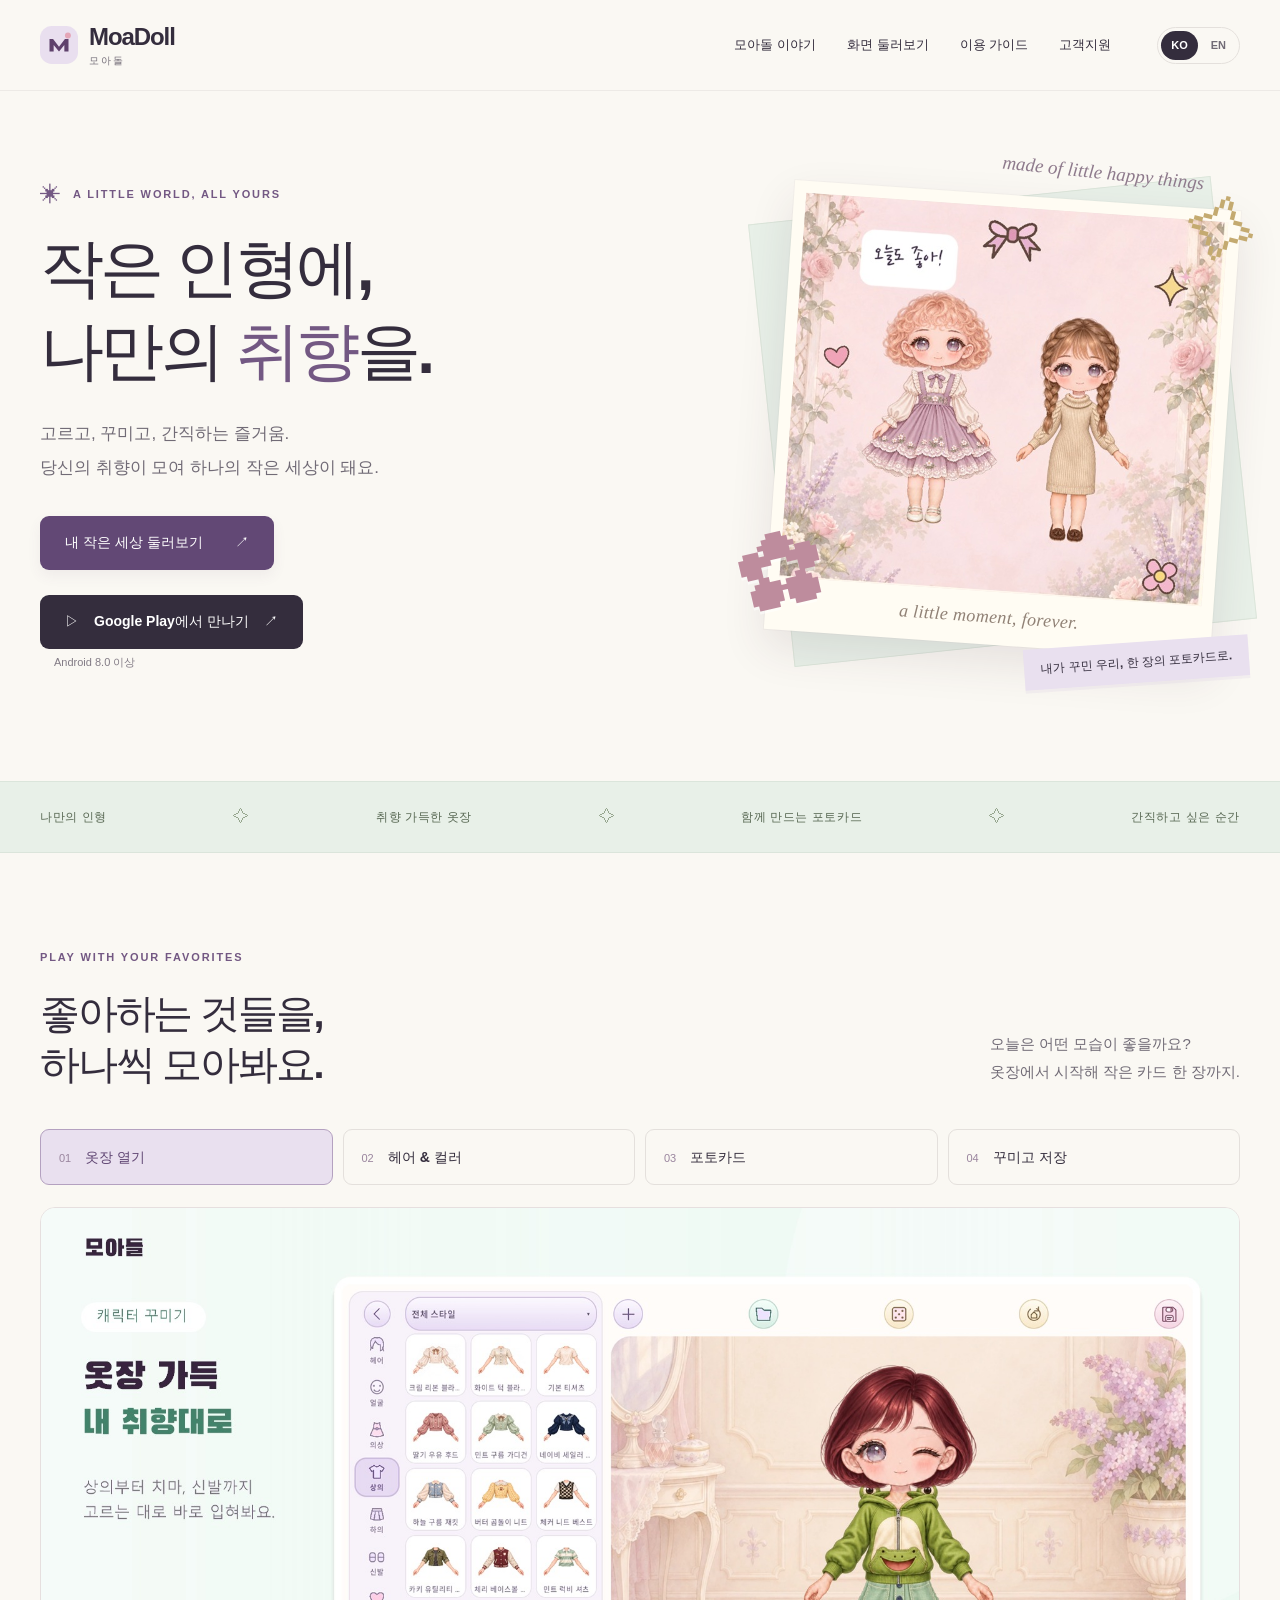
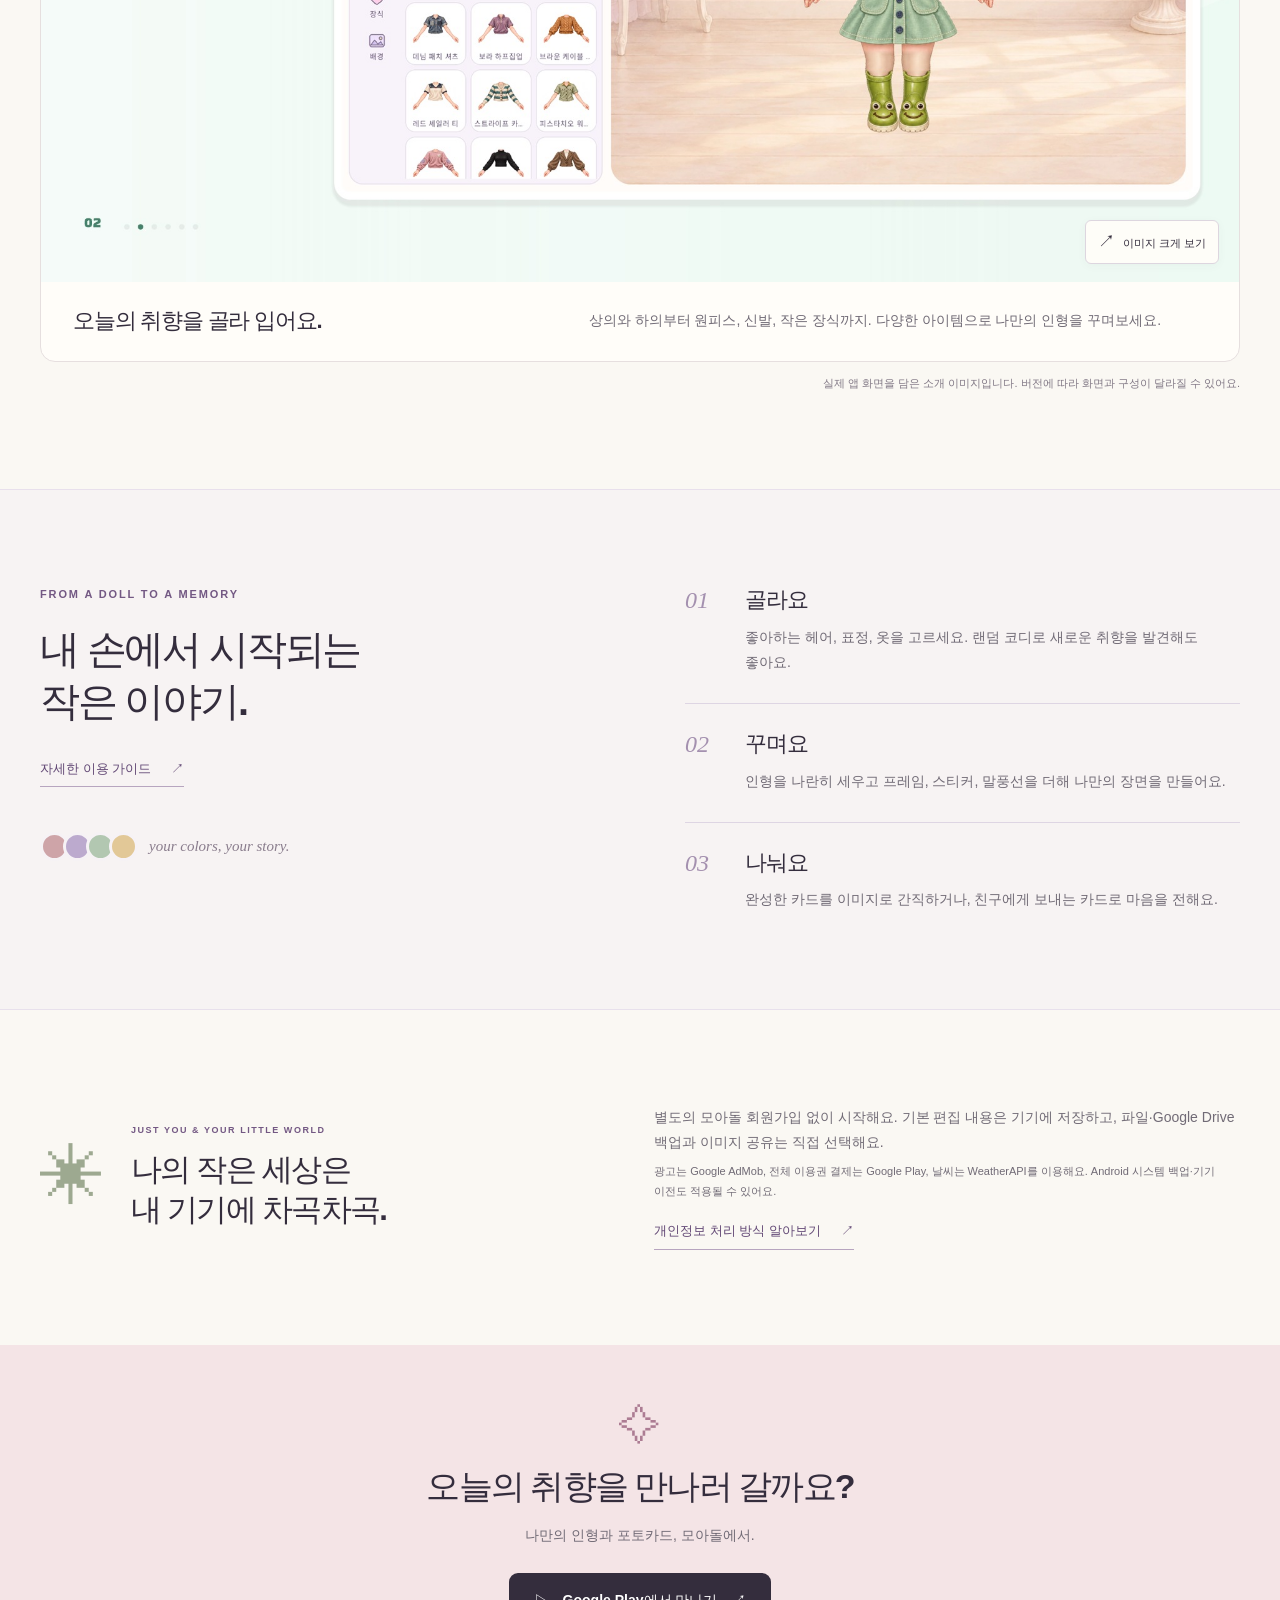
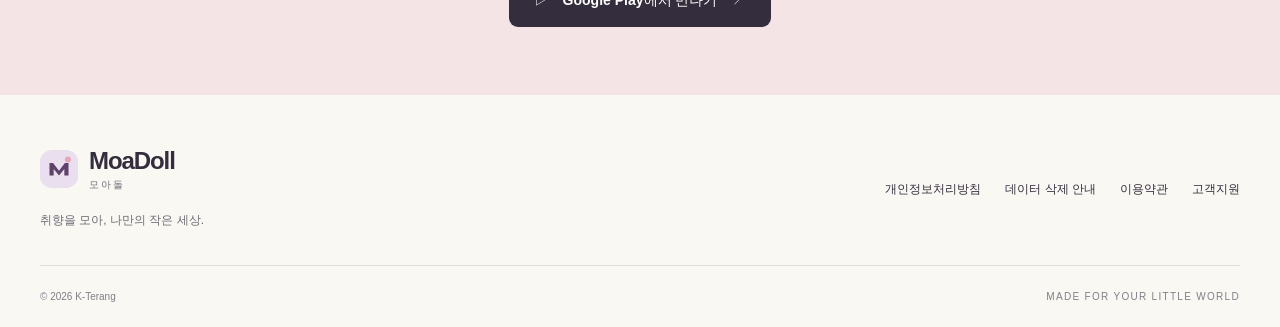
==== commit 37ca664e: "Update download links and bilingual privacy policies" ====
--- a/index.html
+++ b/index.html
@@ -12,13 +12,13 @@
 <header class="site-header"><div class="wrap header-inner"><a class="brand" href="index.html" aria-label="MoaDoll"><img src="assets/favicon.svg" width="38" height="38" alt=""><span>MoaDoll<small>모아돌</small></span></a>
 <button class="menu-toggle" aria-expanded="false" aria-controls="navigation" hidden>메뉴 <span aria-hidden="true">☰</span></button>
 <nav id="navigation" aria-label="주 메뉴"><a href="index.html#story">모아돌 이야기</a><a href="index.html#gallery">화면 둘러보기</a><a href="guide.html">이용 가이드</a><a href="support.html">고객지원</a><div class="languages" aria-label="Language"><a class="language-link" href="index.html" lang="ko" hreflang="ko" aria-current="page">KO</a><a class="language-link" href="index.en.html" lang="en" hreflang="en">EN</a></div></nav></div></header>
-<main id="main"><section class="hero wrap" id="story"><div class="hero-copy"><p class="eyebrow"><span aria-hidden="true">✳</span> A LITTLE WORLD, ALL YOURS</p><h1>작은 인형에,<br>나만의 <em>취향</em>을.</h1><p class="hero-intro">고르고, 꾸미고, 간직하는 즐거움.<br>당신의 취향이 모여 하나의 작은 세상이 돼요.</p><a class="button primary" href="#gallery">내 작은 세상 둘러보기 <span aria-hidden="true">↗</span></a><div class="hero-availability"><span class="store-status"><span class="status-dot" aria-hidden="true"></span>Google Play 출시 준비 중</span><small>Android 8.0 이상</small></div></div>
+<main id="main"><section class="hero wrap" id="story"><div class="hero-copy"><p class="eyebrow"><span aria-hidden="true">✳</span> A LITTLE WORLD, ALL YOURS</p><h1>작은 인형에,<br>나만의 <em>취향</em>을.</h1><p class="hero-intro">고르고, 꾸미고, 간직하는 즐거움.<br>당신의 취향이 모여 하나의 작은 세상이 돼요.</p><a class="button primary" href="#gallery">내 작은 세상 둘러보기 <span aria-hidden="true">↗</span></a><div class="hero-availability"><a class="button store-button" href="https://play.google.com/store/apps/details?id=com.moadoll"><span aria-hidden="true">▷</span>Google Play에서 만나기<span aria-hidden="true">↗</span></a><small>Android 8.0 이상</small></div></div>
 <div class="hero-art"><span class="handwritten art-note" aria-hidden="true">made of little happy things</span><div class="paper-back" aria-hidden="true"></div><a class="hero-card" href="assets/ko/03-photocard.jpg" data-zoom data-caption="두 인형과 꽃무늬 프레임으로 꾸민 포토카드 편집 화면" aria-label="이미지 크게 보기"><div class="hero-crop"><img src="assets/ko/03-photocard.jpg" alt="두 인형과 꽃무늬 프레임으로 꾸민 포토카드 편집 화면" width="1920" height="1080" fetchpriority="high"></div><span class="card-bottom">a little moment, forever.</span></a><span class="floating-flower" aria-hidden="true">✿</span><span class="floating-spark" aria-hidden="true">✧</span><span class="paper-label">내가 꾸민 우리, 한 장의 포토카드로.</span></div></section>
 <div class="ribbon"><div class="wrap"><span>나만의 인형</span><i aria-hidden="true">✧</i><span>취향 가득한 옷장</span><i aria-hidden="true">✧</i><span>함께 만드는 포토카드</span><i aria-hidden="true">✧</i><span>간직하고 싶은 순간</span><i aria-hidden="true">✧</i></div></div>
 <section class="gallery-section section-space" id="gallery"><div class="wrap"><div class="section-heading"><div><p class="eyebrow">PLAY WITH YOUR FAVORITES</p><h2>좋아하는 것들을,<br>하나씩 모아봐요.</h2></div><p>오늘은 어떤 모습이 좋을까요?<br>옷장에서 시작해 작은 카드 한 장까지.</p></div><div class="feature-tabs" aria-label="앱 기능"><a id="tab-0" href="#feature-0" class="feature-tab"><span>01</span>옷장 열기</a><a id="tab-1" href="#feature-1" class="feature-tab"><span>02</span>헤어 & 컬러</a><a id="tab-2" href="#feature-2" class="feature-tab"><span>03</span>포토카드</a><a id="tab-3" href="#feature-3" class="feature-tab"><span>04</span>꾸미고 저장</a></div><div class="feature-stage"><section id="feature-0" class="feature-panel" aria-labelledby="feature-title-0"><a href="assets/ko/01-dress-up.jpg" class="zoom-link" data-zoom data-caption="민트색 개구리 후디를 입은 인형과 의상 선택 화면"><img src="assets/ko/01-dress-up.jpg" alt="민트색 개구리 후디를 입은 인형과 의상 선택 화면" width="1920" height="1080" loading="lazy"><span class="zoom-hint"><span aria-hidden="true">↗</span> 이미지 크게 보기</span></a><div class="feature-caption"><h3 id="feature-title-0">오늘의 취향을 골라 입어요.</h3><p>상의와 하의부터 원피스, 신발, 작은 장식까지. 다양한 아이템으로 나만의 인형을 꾸며보세요.</p></div></section><section id="feature-1" class="feature-panel" aria-labelledby="feature-title-1"><a href="assets/ko/02-hair-color.jpg" class="zoom-link" data-zoom data-caption="헤어 스타일과 머리 색상을 고르는 모아돌 화면"><img src="assets/ko/02-hair-color.jpg" alt="헤어 스타일과 머리 색상을 고르는 모아돌 화면" width="1920" height="1080" loading="lazy"><span class="zoom-hint"><span aria-hidden="true">↗</span> 이미지 크게 보기</span></a><div class="feature-caption"><h3 id="feature-title-1">머리끝까지, 나답게.</h3><p>마음에 드는 헤어에 핑크, 라벤더, 민트 한 방울. 원본 색상과 여덟 가지 컬러로 분위기를 바꿔보세요.</p></div></section><section id="feature-2" class="feature-panel" aria-labelledby="feature-title-2"><a href="assets/ko/03-photocard.jpg" class="zoom-link" data-zoom data-caption="두 인형과 꽃무늬 프레임으로 꾸민 포토카드 편집 화면"><img src="assets/ko/03-photocard.jpg" alt="두 인형과 꽃무늬 프레임으로 꾸민 포토카드 편집 화면" width="1920" height="1080" loading="lazy"><span class="zoom-hint"><span aria-hidden="true">↗</span> 이미지 크게 보기</span></a><div class="feature-caption"><h3 id="feature-title-2">우리의 작은 순간을 한 장에.</h3><p>인형을 최대 세 명까지 함께 놓고 다섯 가지 포즈를 골라요. 배경과 프레임을 더하면 나만의 작은 사진관이 완성돼요.</p></div></section><section id="feature-3" class="feature-panel" aria-labelledby="feature-title-3"><a href="assets/ko/04-stickers-save.jpg" class="zoom-link" data-zoom data-caption="포토카드에 스티커와 말풍선을 더하고 이미지로 저장하는 화면"><img src="assets/ko/04-stickers-save.jpg" alt="포토카드에 스티커와 말풍선을 더하고 이미지로 저장하는 화면" width="1920" height="1080" loading="lazy"><span class="zoom-hint"><span aria-hidden="true">↗</span> 이미지 크게 보기</span></a><div class="feature-caption"><h3 id="feature-title-3">마지막은, 작은 마음 하나.</h3><p>스티커와 말풍선으로 이야기를 더해요. 완성한 카드는 PNG로 저장하고, Android 공유창으로 소중한 사람에게 보내보세요.</p></div></section></div><p class="caption-note">실제 앱 화면을 담은 소개 이미지입니다. 버전에 따라 화면과 구성이 달라질 수 있어요.</p></div></section>
 <section class="making-section section-space"><div class="wrap making-grid"><div><p class="eyebrow">FROM A DOLL TO A MEMORY</p><h2>내 손에서 시작되는<br>작은 이야기.</h2><a class="text-link" href="guide.html">자세한 이용 가이드 <span aria-hidden="true">↗</span></a><div class="little-colors" aria-hidden="true"><i></i><i></i><i></i><i></i><span>your colors, your story.</span></div></div><ol class="steps"><li><span class="step-number">01</span><h3>골라요</h3><p>좋아하는 헤어, 표정, 옷을 고르세요. 랜덤 코디로 새로운 취향을 발견해도 좋아요.</p></li><li><span class="step-number">02</span><h3>꾸며요</h3><p>인형을 나란히 세우고 프레임, 스티커, 말풍선을 더해 나만의 장면을 만들어요.</p></li><li><span class="step-number">03</span><h3>나눠요</h3><p>완성한 카드를 이미지로 간직하거나, 친구에게 보내는 카드로 마음을 전해요.</p></li></ol></div></section>
 <section class="privacy-strip wrap"><span class="privacy-flower" aria-hidden="true">✳</span><div><p class="eyebrow">JUST YOU & YOUR LITTLE WORLD</p><h2>나의 작은 세상은<br>내 기기에 차곡차곡.</h2></div><div><p>별도의 모아돌 회원가입 없이 시작해요. 기본 편집 내용은 기기에 저장하고, 파일·Google Drive 백업과 이미지 공유는 직접 선택해요.</p><small>광고는 Google AdMob, 전체 이용권 결제는 Google Play, 날씨는 WeatherAPI를 이용해요. Android 시스템 백업·기기 이전도 적용될 수 있어요.</small><a class="text-link" href="privacy.html">개인정보 처리 방식 알아보기 <span aria-hidden="true">↗</span></a></div></section>
-<section class="closing section-space"><div class="wrap"><span class="closing-star" aria-hidden="true">✧</span><h2>오늘의 취향을 만나러 갈까요?</h2><p>나만의 인형과 포토카드, 모아돌에서.</p><span class="store-status"><span class="status-dot" aria-hidden="true"></span>Google Play 출시 준비 중</span></div></section></main>
+<section class="closing section-space"><div class="wrap"><span class="closing-star" aria-hidden="true">✧</span><h2>오늘의 취향을 만나러 갈까요?</h2><p>나만의 인형과 포토카드, 모아돌에서.</p><a class="button store-button" href="https://play.google.com/store/apps/details?id=com.moadoll"><span aria-hidden="true">▷</span>Google Play에서 만나기<span aria-hidden="true">↗</span></a></div></section></main>
 <footer class="site-footer"><div class="wrap footer-top"><div><a class="brand" href="index.html" aria-label="MoaDoll"><img src="assets/favicon.svg" width="38" height="38" alt=""><span>MoaDoll<small>모아돌</small></span></a><p>취향을 모아, 나만의 작은 세상.</p></div><div class="footer-links"><a href="privacy.html">개인정보처리방침</a><a href="delete-account.html">데이터 삭제 안내</a><a href="terms.html">이용약관</a><a href="support.html">고객지원</a></div></div><div class="wrap footer-bottom"><span>© 2026 K-Terang</span><span>MADE FOR YOUR LITTLE WORLD</span></div></footer>
 <dialog id="lightbox" aria-labelledby="lightbox-title"><div class="dialog-bar"><span id="lightbox-title">이미지 크게 보기</span><button type="button" class="close-dialog">닫기 <span aria-hidden="true">×</span></button></div><img id="lightbox-image" alt=""><p id="lightbox-caption"></p></dialog>
 </body></html>
